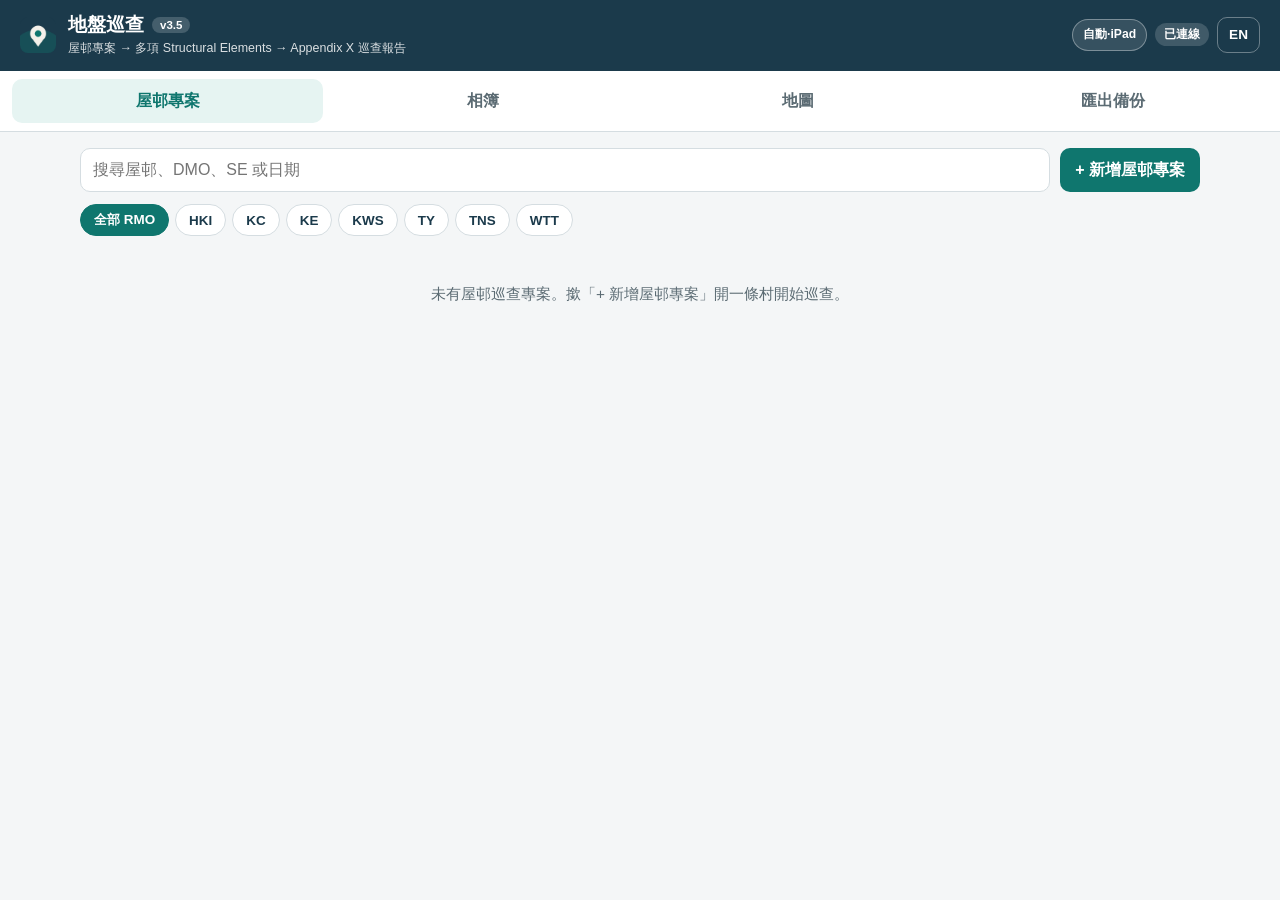
==== index.html @ 515997ce "Add files via upload" ====
<!DOCTYPE html>
<html lang="zh-HK">
<head>
  <meta charset="utf-8">
  <meta name="viewport" content="width=device-width, initial-scale=1, viewport-fit=cover">
  <meta name="theme-color" content="#1B3A4B">
  <meta name="color-scheme" content="light">
  <meta name="apple-mobile-web-app-capable" content="yes">
  <meta name="mobile-web-app-capable" content="yes">
  <meta name="apple-mobile-web-app-status-bar-style" content="black-translucent">
  <meta name="apple-mobile-web-app-title" content="地盤巡查">
  <meta name="description" content="Offline iPad Estate Structural Inspection PWA (Project -> Elements -> HD Appendix X Report).">
  <title>地盤巡查 Site Inspection v3.5</title>
  <link rel="manifest" href="./manifest.webmanifest">
  <link rel="icon" href="./icons/favicon.ico" sizes="any">
  <link rel="icon" type="image/png" sizes="32x32" href="./icons/icon-32.png">
  <link rel="apple-touch-icon" href="./icons/apple-touch-icon.png">
  <link rel="stylesheet" href="./vendor/leaflet/leaflet.css">
  <link rel="stylesheet" href="./styles.css">
</head>
<body>
  <div id="app">
    <header class="topbar">
      <div class="brand">
        <img class="brand-icon" src="./icons/icon-192.png" width="36" height="36" alt="">
        <div>
          <h1><span id="appTitle">地盤巡查</span> <span class="ver-pill">v3.5</span></h1>
          <p class="tagline" id="appTagline">屋邨專案 → 多項 Structural Elements → Appendix X 巡查報告</p>
        </div>
      </div>
      <div class="top-actions">
        <button type="button" id="btnLayoutMode" class="layout-badge" title="Switch iPad / Phone layout">Auto</button>
        <span id="connBadge" class="badge badge-net" hidden></span>
        <button type="button" id="btnLang" class="btn btn-ghost btn-sm" aria-label="Switch language">EN</button>
      </div>
    </header>

    <div id="modeBanner" class="banner" hidden></div>

    <nav class="tabs" role="tablist" aria-label="Main">
      <button type="button" class="tab is-active" data-tab="projects" role="tab" aria-selected="true" id="tab-projects"></button>
      <button type="button" class="tab" data-tab="projectDetail" role="tab" aria-selected="false" id="tab-projectDetail" hidden></button>
      <button type="button" class="tab" data-tab="element" role="tab" aria-selected="false" id="tab-element" hidden></button>
      <button type="button" class="tab" data-tab="album" role="tab" aria-selected="false" id="tab-album"></button>
      <button type="button" class="tab" data-tab="map" role="tab" aria-selected="false" id="tab-map"></button>
      <button type="button" class="tab" data-tab="export" role="tab" aria-selected="false" id="tab-export"></button>
    </nav>

    <main>
      <!-- VIEW 1: PROJECTS LIST (ONE ESTATE PER PROJECT) -->
      <section id="view-projects" class="view is-active" role="tabpanel">
        <div class="toolbar">
          <label class="search-wrap">
            <span class="sr-only" id="lblSearchProj">搜尋屋邨專案</span>
            <input type="search" id="searchProjInput" autocomplete="off">
          </label>
          <button type="button" id="btnNewProject" class="btn btn-primary"></button>
        </div>
                <div class="rmo-bar" id="rmoFilterBar">
          <button type="button" class="rmo-chip is-active" data-rmo="all" id="rmoAll">全部 RMO</button>
          <button type="button" class="rmo-chip" data-rmo="HKI">HKI</button>
          <button type="button" class="rmo-chip" data-rmo="KC">KC</button>
          <button type="button" class="rmo-chip" data-rmo="KE">KE</button>
          <button type="button" class="rmo-chip" data-rmo="KWS">KWS</button>
          <button type="button" class="rmo-chip" data-rmo="TY">TY</button>
          <button type="button" class="rmo-chip" data-rmo="TNS">TNS</button>
          <button type="button" class="rmo-chip" data-rmo="WTT">WTT</button>
        </div>
        <p id="projectsEmpty" class="empty" hidden></p>
        <div id="projectsList" class="card-list"></div>
      </section>

      <!-- VIEW 2: PROJECT DETAIL (ELEMENTS LIST INSIDE ONE ESTATE) -->
      <section id="view-projectDetail" class="view" role="tabpanel" hidden>
        <div class="breadcrumb">
          <button type="button" id="btnBackToProjects" class="btn btn-ghost btn-sm"></button>
          <span id="crumbProjectName"></span>
        </div>

        <div class="project-hero">
          <div class="project-hero-top">
            <div>
              <h2 id="heroEstateTitle"></h2>
              <p class="meta" id="heroEstateMeta"></p>
            </div>
            <button type="button" id="btnEditProject" class="btn btn-ghost btn-sm"></button>
          </div>
          <div class="project-hero-actions">
            <button type="button" id="btnAddElement" class="btn btn-primary btn-sm"></button>
            <button type="button" id="btnProjectReport" class="btn btn-secondary btn-sm"></button>
            <button type="button" id="btnProjectZip" class="btn btn-ghost btn-sm"></button>
            <button type="button" id="btnDeleteProject" class="btn btn-ghost btn-sm"></button>
          </div>
        </div>

        <div class="toolbar">
          <label class="search-wrap">
            <span class="sr-only" id="lblSearchElem">搜尋構建物</span>
            <input type="search" id="searchElemInput" autocomplete="off">
          </label>
        </div>
        <div class="filter-bar" id="statusFilterBar">
          <button type="button" class="chip is-active" data-filter="all" id="fltAll"></button>
          <button type="button" class="chip" data-filter="sse" id="fltSse"></button>
          <button type="button" class="chip" data-filter="followup" id="fltFollowup"></button>
          <button type="button" class="chip" data-filter="normal" id="fltNormal"></button>
        </div>
        <p id="elementsEmpty" class="empty" hidden></p>
        <div id="elementsList" class="card-list"></div>
      </section>

      <!-- VIEW 3: STRUCTURAL ELEMENT INSPECTION FORM -->
      <section id="view-element" class="view" role="tabpanel" hidden>
        <div class="breadcrumb">
          <button type="button" id="btnBackToProject" class="btn btn-ghost btn-sm"></button>
          <strong id="crumbElemContext"></strong>
        </div>

        <form id="elementForm" autocomplete="off">
          <input type="hidden" id="fieldElemId">

          <div class="panel">
            <div class="panel-head">
              <h2 id="secElemHeader"></h2>
              <button type="button" id="btnElemReport" class="btn btn-secondary btn-sm" hidden></button>
            </div>
            <div class="form-grid">
              <label class="field">
                <span id="lblElemName"></span>
                <select id="fieldElemSelect" required>
                  <option value="" id="optElemPlaceholder">-- Select External Work / Structure --</option>
                  <optgroup label="1. Overhead &amp; Shelter Structures">
                    <option value="Covered Walkway">Covered Walkway</option>
                    <option value="Trellis / Pergola">Trellis / Pergola</option>
                    <option value="Canopy">Canopy</option>
                    <option value="Pavilion / Gazebo">Pavilion / Gazebo</option>
                    <option value="Footbridge">Footbridge</option>
                  </optgroup>
                  <optgroup label="2. Walls, Barriers &amp; Landscaping">
                    <option value="Planter">Planter</option>
                    <option value="Parapet Wall / Railing Parapet">Parapet Wall / Railing Parapet</option>
                    <option value="Retaining Wall">Retaining Wall</option>
                    <option value="Boundary / Perimeter Wall &amp; Fencing">Boundary / Perimeter Wall &amp; Fencing</option>
                    <option value="Noise / Acoustic Barrier">Noise / Acoustic Barrier</option>
                    <option value="Screen Wall / Basement Wall">Screen Wall / Basement Wall</option>
                  </optgroup>
                  <optgroup label="3. Access &amp; Circulation">
                    <option value="External Staircase">External Staircase</option>
                    <option value="Ramp / BFA Ramp">Ramp / BFA Ramp</option>
                    <option value="Freestanding Lift Tower">Freestanding Lift Tower</option>
                    <option value="Paving / Estate Road / EVA">Paving / Estate Road / EVA</option>
                  </optgroup>
                  <optgroup label="4. Drainage &amp; Geotechnical">
                    <option value="Man-made Slope">Man-made Slope</option>
                    <option value="Surface Drainage Channel">Surface Drainage Channel</option>
                    <option value="Underground Drain / Manhole / Catchpit">Underground Drain / Manhole / Catchpit</option>
                    <option value="Suspended Manhole">Suspended Manhole</option>
                  </optgroup>
                  <optgroup label="5. Ancillary &amp; Other Structural">
                    <option value="Signage Structure / Entrance Portal">Signage Structure / Entrance Portal</option>
                    <option value="Refuse Collection Point (RCP) / Bin Bay">Refuse Collection Point (RCP) / Bin Bay</option>
                    <option value="Sports / Play Facility">Sports / Play Facility</option>
                    <option value="Street Furniture / Utility Plinth">Street Furniture / Utility Plinth</option>
                    <option value="Columns / Beams / Slabs">Columns / Beams / Slabs</option>
                    <option value="Cantilevered Projecting Structure">Cantilevered Projecting Structure</option>
                    <option value="Transfer Structure">Transfer Structure</option>
                    <option value="Hanging Structure">Hanging Structure</option>
                    <option value="Exposed Pile Cap">Exposed Pile Cap</option>
                    <option value="__CUSTOM__" id="optElemCustom">Other (Type Custom Name)...</option>
                  </optgroup>
                </select>
                <input type="text" id="fieldElemName" maxlength="160" hidden style="margin-top:8px;">
              </label>
              <label class="field">
                <span id="lblElemLoc"></span>
                <input type="text" id="fieldElemLoc" maxlength="160">
              </label>
              <label class="field">
                <span id="lblElemStatus"></span>
                <select id="fieldElemStatus">
                  <option value="normal"></option>
                  <option value="followup"></option>
                  <option value="sse"></option>
                </select>
              </label>
              <label class="field">
                <span id="lblElemWhen"></span>
                <input type="text" id="fieldElemWhen" readonly>
              </label>
            </div>

            <div class="loc-bar">
              <div><strong id="lblElemGps"></strong> <span id="elemGpsText">-</span></div>
              <div class="loc-bar-actions">
                <button type="button" id="btnRefreshGps" class="btn btn-secondary btn-sm"></button>
                <button type="button" id="btnPickMapLoc" class="btn btn-secondary btn-sm"></button>
              </div>
            </div>
          </div>

          <!-- HD Appendix X Checklist -->
          <div class="panel">
            <div class="panel-head">
              <h2 id="secChecklistTitle"></h2>
              <div class="photo-actions">
                <button type="button" id="btnFillNa" class="btn btn-ghost btn-sm"></button>
                <button type="button" id="btnClearRatings" class="btn btn-ghost btn-sm"></button>
              </div>
            </div>
            <p class="hint" id="checklistHint"></p>
            <div class="overall-grade-bar" id="overallGradeBar">
              <div class="overall-grade-head">
                <strong id="lblOverallGrade">Overall Quick Grading</strong>
                <label class="overall-skip-toggle">
                  <input type="checkbox" id="chkSkipNa" checked>
                  <span id="lblSkipNa">Skip N.A. items</span>
                </label>
              </div>
              <div class="overall-grade-btns" role="group" aria-label="Apply overall rating to checklist">
                <button type="button" class="grade-quick-btn" data-grade="1">1</button>
                <button type="button" class="grade-quick-btn" data-grade="2">2</button>
                <button type="button" class="grade-quick-btn" data-grade="3">3</button>
                <button type="button" class="grade-quick-btn is-warn" data-grade="4">4</button>
                <button type="button" class="grade-quick-btn is-danger" data-grade="5">5</button>
                <button type="button" class="grade-quick-btn is-na" data-grade="N.A.">N.A.</button>
              </div>
            </div>
            <div id="checklistContainer"></div>
            <div id="sseAlertBanner" class="sse-alert" hidden></div>
          </div>

          <!-- Remarks & Condition -->
          <div class="panel">
            <div class="panel-head"><h2 id="secRemarksTitle"></h2></div>
            <div class="form-grid">
              <label class="field field-span">
                <span id="lblRemarks"></span>
                <textarea id="fieldRemarks" rows="3" maxlength="4000"></textarea>
              </label>
              <label class="field field-span">
                <span id="lblCondition"></span>
                <textarea id="fieldCondition" rows="2" maxlength="4000"></textarea>
              </label>
              <label class="field field-span">
                <span id="lblWorks"></span>
                <textarea id="fieldWorks" rows="2" maxlength="4000"></textarea>
              </label>
            </div>
          </div>

          <!-- Element Photos -->
          <div class="panel">
            <div class="photo-head">
              <h2 id="lblPhotos"></h2>
              <div class="photo-actions">
                <button type="button" id="btnTakePhoto" class="btn btn-primary btn-sm"></button>
                <button type="button" id="btnPickPhoto" class="btn btn-secondary btn-sm"></button>
              </div>
            </div>
            <input type="file" id="fileCamera" accept="image/*" capture="environment" hidden>
            <input type="file" id="fileLibrary" accept="image/*" multiple hidden>
            <p id="photoHint" class="hint"></p>
            <div id="photoGrid" class="photo-grid"></div>
          </div>

          <div class="form-actions">
            <button type="submit" id="btnSaveElem" class="btn btn-primary"></button>
            <button type="button" id="btnCancelElem" class="btn btn-ghost"></button>
            <button type="button" id="btnDeleteElem" class="btn btn-danger" hidden></button>
          </div>
        </form>
      </section>

      <!-- VIEW 4: ALBUM -->
      <section id="view-album" class="view" role="tabpanel" hidden>
        <div class="toolbar">
          <select id="albumProjectFilter" class="inline-select"></select>
        </div>
        <p id="albumEmpty" class="empty" hidden></p>
        <div id="albumGrid" class="album-grid"></div>
      </section>

      <!-- VIEW 5: MAP -->
      <section id="view-map" class="view view-map" role="tabpanel" hidden>
        <div class="map-toolbar">
          <div style="display:flex;gap:8px;align-items:center;flex-wrap:wrap;">
            <select id="mapProjectFilter" class="inline-select"></select>
            <p id="mapHint" class="hint" style="margin:0"></p>
          </div>
          <button type="button" id="btnToggleBasemap" class="btn btn-secondary btn-sm"></button>
        </div>
        <div id="mapOffline" class="map-offline" hidden></div>
        <div id="mapCanvas" class="map-canvas"></div>
      </section>

      <!-- VIEW 6: EXPORT & BACKUP -->
      <section id="view-export" class="view" role="tabpanel" hidden>
        <div class="panel">
          <h2 id="exportTitle"></h2>
          <p id="exportBlurb" class="lead"></p>
          <div class="form-grid" style="max-width:440px;margin-bottom:12px;">
            <label class="field">
              <span id="lblExportProj"></span>
              <select id="exportProjectSelect"></select>
            </label>
          </div>
          <div class="exp-presets">
            <button type="button" class="chip" id="prePdfOnly"></button>
            <button type="button" class="chip" id="preExcelOnly"></button>
            <button type="button" class="chip" id="preBackupOnly"></button>
            <button type="button" class="chip is-active" id="preBothAll"></button>
          </div>
          <div class="export-opts">
            <label class="exp-opt">
              <input type="checkbox" id="chkExpPdf" checked>
              <div><strong id="lblExpPdf"></strong><small id="descExpPdf"></small></div>
            </label>
            <label class="exp-opt">
              <input type="checkbox" id="chkExpExcel" checked>
              <div><strong id="lblExpExcel"></strong><small id="descExpExcel"></small></div>
            </label>
            <label class="exp-opt">
              <input type="checkbox" id="chkExpBackup" checked>
              <div><strong id="lblExpBackup"></strong><small id="descExpBackup"></small></div>
            </label>
          </div>
          <p id="storageInfo" class="hint"></p>
          <div class="form-actions">
            <button type="button" id="btnExportSelected" class="btn btn-primary"></button>
            <button type="button" id="btnImportBackup" class="btn btn-secondary"></button>
            <input type="file" id="fileImportBackup" accept=".json,application/json" hidden>
          </div>
          <p id="exportStatus" class="hint" aria-live="polite"></p>
        </div>
        <div class="panel">
          <h2 id="privacyTitle"></h2>
          <p id="privacyBlurb" class="lead"></p>
          <button type="button" id="btnClearAll" class="btn btn-danger"></button>
        </div>
      </section>
    </main>
  </div>

  <!-- Project Create / Edit Modal -->
  <div id="projectModal" class="modal-overlay" hidden role="dialog" aria-modal="true">
    <div class="modal-dialog">
      <h2 id="projModalTitle" style="font-size:1.08rem;margin-bottom:12px;color:var(--navy);"></h2>
      <form id="projectForm" autocomplete="off">
        <input type="hidden" id="fieldProjId">
        <div id="autofillBanner" class="autofill-note" hidden></div>
        <div class="form-grid">
          <label class="field">
            <span id="lblProjRmo"></span>
            <select id="fieldProjRmo">
              <option value="">-- 選擇 RMO 七區 / 自動帶入 --</option>
              <option value="HKI">HKI（港島及離島）</option>
              <option value="KC">KC（九龍中）</option>
              <option value="KE">KE（九龍東）</option>
              <option value="KWS">KWS（西九龍及西貢）</option>
              <option value="TY">TY（屯門及元朗）</option>
              <option value="TNS">TNS（大埔、北區及沙田）</option>
              <option value="WTT">WTT（黃大仙、青衣及荃灣）</option>
            </select>
          </label>
          <div class="field ac-wrap">
            <span id="lblProjEstate"></span>
            <input type="text" id="fieldProjEstate" required maxlength="160" placeholder="輸入中／英文屋邨名或代號搜尋…">
            <div id="estateAcList" class="ac-list" hidden></div>
          </div>
          <label class="field">
            <span id="lblProjDmo"></span>
            <input type="text" id="fieldProjDmo" maxlength="80" placeholder="選擇屋邨後自動填入">
          </label>
          <label class="field">
            <span id="lblProjHandover"></span>
            <input type="text" id="fieldProjHandover" maxlength="20" placeholder="mm/yyyy（自動填入）">
          </label>
          <label class="field">
            <span id="lblProjDate"></span>
            <input type="date" id="fieldProjDate" required>
          </label>
          <label class="field">
            <span id="lblProjNature"></span>
            <input type="text" id="fieldProjNature" maxlength="40" placeholder="PRH / HOS / TPS（自動填入）">
          </label>
          <label class="field">
            <span id="lblProjSe"></span>
            <input type="text" id="fieldProjSe" maxlength="100">
          </label>
          <label class="field">
            <span id="lblProjSse"></span>
            <input type="text" id="fieldProjSse" maxlength="100">
          </label>
          <label class="field field-span">
            <span id="lblProjNotes"></span>
            <textarea id="fieldProjNotes" rows="2" maxlength="2000"></textarea>
          </label>
        </div>
        <div class="modal-actions">
          <button type="button" id="btnProjCancel" class="btn btn-ghost btn-sm"></button>
          <button type="submit" id="btnProjSave" class="btn btn-primary btn-sm"></button>
        </div>
      </form>
    </div>
  </div>

  <!-- Lightbox -->
  <div id="lightbox" class="lightbox" hidden>
    <button type="button" id="btnCloseLightbox" class="btn btn-ghost lightbox-close">×</button>
    <img id="lightboxImg" alt="">
    <p id="lightboxCap"></p>
  </div>

  <!-- Confirm Modal -->
  <div id="confirmModal" class="modal-overlay" hidden role="dialog" aria-modal="true">
    <div class="modal-dialog">
      <p id="confirmMsg"></p>
      <div class="modal-actions">
        <button type="button" id="btnConfirmCancel" class="btn btn-ghost btn-sm"></button>
        <button type="button" id="btnConfirmOk" class="btn btn-danger btn-sm"></button>
      </div>
    </div>
  </div>

  <!-- Map Location Picker Modal -->
  <div id="pickerModal" class="modal-overlay" hidden role="dialog" aria-modal="true">
    <div class="modal-dialog modal-dialog-wide">
      <h2 id="pickerTitle" style="font-size:1.05rem;margin-bottom:4px;"></h2>
      <p id="pickerHint" class="hint" style="margin:0 0 8px;"></p>
      <div id="pickerMap"></div>
      <div class="modal-actions">
        <button type="button" id="btnPickerCancel" class="btn btn-ghost btn-sm"></button>
        <button type="button" id="btnPickerApply" class="btn btn-primary btn-sm"></button>
      </div>
    </div>
  </div>

  <!-- Printable Report Modal (Full Estate Report OR Single Element Appendix X) -->
  <div id="reportModal" class="modal-overlay" hidden role="dialog" aria-modal="true">
    <div class="modal-dialog modal-dialog-wide">
      <div class="panel-head no-print">
        <h2 id="reportModalTitle"></h2>
        <button type="button" id="btnCloseReport" class="btn btn-ghost btn-sm">×</button>
      </div>
      <div id="reportSheet" class="report-sheet"></div>
      <div class="modal-actions no-print">
        <button type="button" id="btnReportDownloadPdf" class="btn btn-primary btn-sm"></button>
        <button type="button" id="btnReportPrintNow" class="btn btn-secondary btn-sm"></button>
        <button type="button" id="btnReportClose2" class="btn btn-ghost btn-sm"></button>
      </div>
    </div>
  </div>

  <div id="toast" class="toast" hidden role="status" aria-live="polite"></div>
  <noscript><p style="padding:1.5rem;font-family:sans-serif">This app needs JavaScript. 呢個 App 需要啟用 JavaScript。</p></noscript>

  <script src="./vendor/jszip.min.js"></script>
  <script src="./vendor/leaflet/leaflet.js"></script>
  <script src="./estates-data.js"></script>
  <script src="./app.js"></script>
</body>
</html>
---- vendor/leaflet/leaflet.css ----
/* required styles */

.leaflet-pane,
.leaflet-tile,
.leaflet-marker-icon,
.leaflet-marker-shadow,
.leaflet-tile-container,
.leaflet-pane > svg,
.leaflet-pane > canvas,
.leaflet-zoom-box,
.leaflet-image-layer,
.leaflet-layer {
	position: absolute;
	left: 0;
	top: 0;
	}
.leaflet-container {
	overflow: hidden;
	}
.leaflet-tile,
.leaflet-marker-icon,
.leaflet-marker-shadow {
	-webkit-user-select: none;
	   -moz-user-select: none;
	        user-select: none;
	  -webkit-user-drag: none;
	}
/* Prevents IE11 from highlighting tiles in blue */
.leaflet-tile::selection {
	background: transparent;
}
/* Safari renders non-retina tile on retina better with this, but Chrome is worse */
.leaflet-safari .leaflet-tile {
	image-rendering: -webkit-optimize-contrast;
	}
/* hack that prevents hw layers "stretching" when loading new tiles */
.leaflet-safari .leaflet-tile-container {
	width: 1600px;
	height: 1600px;
	-webkit-transform-origin: 0 0;
	}
.leaflet-marker-icon,
.leaflet-marker-shadow {
	display: block;
	}
/* .leaflet-container svg: reset svg max-width decleration shipped in Joomla! (joomla.org) 3.x */
/* .leaflet-container img: map is broken in FF if you have max-width: 100% on tiles */
.leaflet-container .leaflet-overlay-pane svg {
	max-width: none !important;
	max-height: none !important;
	}
.leaflet-container .leaflet-marker-pane img,
.leaflet-container .leaflet-shadow-pane img,
.leaflet-container .leaflet-tile-pane img,
.leaflet-container img.leaflet-image-layer,
.leaflet-container .leaflet-tile {
	max-width: none !important;
	max-height: none !important;
	width: auto;
	padding: 0;
	}

.leaflet-container img.leaflet-tile {
	/* See: https://bugs.chromium.org/p/chromium/issues/detail?id=600120 */
	mix-blend-mode: plus-lighter;
}

.leaflet-container.leaflet-touch-zoom {
	-ms-touch-action: pan-x pan-y;
	touch-action: pan-x pan-y;
	}
.leaflet-container.leaflet-touch-drag {
	-ms-touch-action: pinch-zoom;
	/* Fallback for FF which doesn't support pinch-zoom */
	touch-action: none;
	touch-action: pinch-zoom;
}
.leaflet-container.leaflet-touch-drag.leaflet-touch-zoom {
	-ms-touch-action: none;
	touch-action: none;
}
.leaflet-container {
	-webkit-tap-highlight-color: transparent;
}
.leaflet-container a {
	-webkit-tap-highlight-color: rgba(51, 181, 229, 0.4);
}
.leaflet-tile {
	filter: inherit;
	visibility: hidden;
	}
.leaflet-tile-loaded {
	visibility: inherit;
	}
.leaflet-zoom-box {
	width: 0;
	height: 0;
	-moz-box-sizing: border-box;
	     box-sizing: border-box;
	z-index: 800;
	}
/* workaround for https://bugzilla.mozilla.org/show_bug.cgi?id=888319 */
.leaflet-overlay-pane svg {
	-moz-user-select: none;
	}

.leaflet-pane         { z-index: 400; }

.leaflet-tile-pane    { z-index: 200; }
.leaflet-overlay-pane { z-index: 400; }
.leaflet-shadow-pane  { z-index: 500; }
.leaflet-marker-pane  { z-index: 600; }
.leaflet-tooltip-pane   { z-index: 650; }
.leaflet-popup-pane   { z-index: 700; }

.leaflet-map-pane canvas { z-index: 100; }
.leaflet-map-pane svg    { z-index: 200; }

.leaflet-vml-shape {
	width: 1px;
	height: 1px;
	}
.lvml {
	behavior: url(#default#VML);
	display: inline-block;
	position: absolute;
	}


/* control positioning */

.leaflet-control {
	position: relative;
	z-index: 800;
	pointer-events: visiblePainted; /* IE 9-10 doesn't have auto */
	pointer-events: auto;
	}
.leaflet-top,
.leaflet-bottom {
	position: absolute;
	z-index: 1000;
	pointer-events: none;
	}
.leaflet-top {
	top: 0;
	}
.leaflet-right {
	right: 0;
	}
.leaflet-bottom {
	bottom: 0;
	}
.leaflet-left {
	left: 0;
	}
.leaflet-control {
	float: left;
	clear: both;
	}
.leaflet-right .leaflet-control {
	float: right;
	}
.leaflet-top .leaflet-control {
	margin-top: 10px;
	}
.leaflet-bottom .leaflet-control {
	margin-bottom: 10px;
	}
.leaflet-left .leaflet-control {
	margin-left: 10px;
	}
.leaflet-right .leaflet-control {
	margin-right: 10px;
	}


/* zoom and fade animations */

.leaflet-fade-anim .leaflet-popup {
	opacity: 0;
	-webkit-transition: opacity 0.2s linear;
	   -moz-transition: opacity 0.2s linear;
	        transition: opacity 0.2s linear;
	}
.leaflet-fade-anim .leaflet-map-pane .leaflet-popup {
	opacity: 1;
	}
.leaflet-zoom-animated {
	-webkit-transform-origin: 0 0;
	    -ms-transform-origin: 0 0;
	        transform-origin: 0 0;
	}
svg.leaflet-zoom-animated {
	will-change: transform;
}

.leaflet-zoom-anim .leaflet-zoom-animated {
	-webkit-transition: -webkit-transform 0.25s cubic-bezier(0,0,0.25,1);
	   -moz-transition:    -moz-transform 0.25s cubic-bezier(0,0,0.25,1);
	        transition:         transform 0.25s cubic-bezier(0,0,0.25,1);
	}
.leaflet-zoom-anim .leaflet-tile,
.leaflet-pan-anim .leaflet-tile {
	-webkit-transition: none;
	   -moz-transition: none;
	        transition: none;
	}

.leaflet-zoom-anim .leaflet-zoom-hide {
	visibility: hidden;
	}


/* cursors */

.leaflet-interactive {
	cursor: pointer;
	}
.leaflet-grab {
	cursor: -webkit-grab;
	cursor:    -moz-grab;
	cursor:         grab;
	}
.leaflet-crosshair,
.leaflet-crosshair .leaflet-interactive {
	cursor: crosshair;
	}
.leaflet-popup-pane,
.leaflet-control {
	cursor: auto;
	}
.leaflet-dragging .leaflet-grab,
.leaflet-dragging .leaflet-grab .leaflet-interactive,
.leaflet-dragging .leaflet-marker-draggable {
	cursor: move;
	cursor: -webkit-grabbing;
	cursor:    -moz-grabbing;
	cursor:         grabbing;
	}

/* marker & overlays interactivity */
.leaflet-marker-icon,
.leaflet-marker-shadow,
.leaflet-image-layer,
.leaflet-pane > svg path,
.leaflet-tile-container {
	pointer-events: none;
	}

.leaflet-marker-icon.leaflet-interactive,
.leaflet-image-layer.leaflet-interactive,
.leaflet-pane > svg path.leaflet-interactive,
svg.leaflet-image-layer.leaflet-interactive path {
	pointer-events: visiblePainted; /* IE 9-10 doesn't have auto */
	pointer-events: auto;
	}

/* visual tweaks */

.leaflet-container {
	background: #ddd;
	outline-offset: 1px;
	}
.leaflet-container a {
	color: #0078A8;
	}
.leaflet-zoom-box {
	border: 2px dotted #38f;
	background: rgba(255,255,255,0.5);
	}


/* general typography */
.leaflet-container {
	font-family: "Helvetica Neue", Arial, Helvetica, sans-serif;
	font-size: 12px;
	font-size: 0.75rem;
	line-height: 1.5;
	}


/* general toolbar styles */

.leaflet-bar {
	box-shadow: 0 1px 5px rgba(0,0,0,0.65);
	border-radius: 4px;
	}
.leaflet-bar a {
	background-color: #fff;
	border-bottom: 1px solid #ccc;
	width: 26px;
	height: 26px;
	line-height: 26px;
	display: block;
	text-align: center;
	text-decoration: none;
	color: black;
	}
.leaflet-bar a,
.leaflet-control-layers-toggle {
	background-position: 50% 50%;
	background-repeat: no-repeat;
	display: block;
	}
.leaflet-bar a:hover,
.leaflet-bar a:focus {
	background-color: #f4f4f4;
	}
.leaflet-bar a:first-child {
	border-top-left-radius: 4px;
	border-top-right-radius: 4px;
	}
.leaflet-bar a:last-child {
	border-bottom-left-radius: 4px;
	border-bottom-right-radius: 4px;
	border-bottom: none;
	}
.leaflet-bar a.leaflet-disabled {
	cursor: default;
	background-color: #f4f4f4;
	color: #bbb;
	}

.leaflet-touch .leaflet-bar a {
	width: 30px;
	height: 30px;
	line-height: 30px;
	}
.leaflet-touch .leaflet-bar a:first-child {
	border-top-left-radius: 2px;
	border-top-right-radius: 2px;
	}
.leaflet-touch .leaflet-bar a:last-child {
	border-bottom-left-radius: 2px;
	border-bottom-right-radius: 2px;
	}

/* zoom control */

.leaflet-control-zoom-in,
.leaflet-control-zoom-out {
	font: bold 18px 'Lucida Console', Monaco, monospace;
	text-indent: 1px;
	}

.leaflet-touch .leaflet-control-zoom-in, .leaflet-touch .leaflet-control-zoom-out  {
	font-size: 22px;
	}


/* layers control */

.leaflet-control-layers {
	box-shadow: 0 1px 5px rgba(0,0,0,0.4);
	background: #fff;
	border-radius: 5px;
	}
.leaflet-control-layers-toggle {
	background-image: url(images/layers.png);
	width: 36px;
	height: 36px;
	}
.leaflet-retina .leaflet-control-layers-toggle {
	background-image: url(images/layers-2x.png);
	background-size: 26px 26px;
	}
.leaflet-touch .leaflet-control-layers-toggle {
	width: 44px;
	height: 44px;
	}
.leaflet-control-layers .leaflet-control-layers-list,
.leaflet-control-layers-expanded .leaflet-control-layers-toggle {
	display: none;
	}
.leaflet-control-layers-expanded .leaflet-control-layers-list {
	display: block;
	position: relative;
	}
.leaflet-control-layers-expanded {
	padding: 6px 10px 6px 6px;
	color: #333;
	background: #fff;
	}
.leaflet-control-layers-scrollbar {
	overflow-y: scroll;
	overflow-x: hidden;
	padding-right: 5px;
	}
.leaflet-control-layers-selector {
	margin-top: 2px;
	position: relative;
	top: 1px;
	}
.leaflet-control-layers label {
	display: block;
	font-size: 13px;
	font-size: 1.08333em;
	}
.leaflet-control-layers-separator {
	height: 0;
	border-top: 1px solid #ddd;
	margin: 5px -10px 5px -6px;
	}

/* Default icon URLs */
.leaflet-default-icon-path { /* used only in path-guessing heuristic, see L.Icon.Default */
	background-image: url(images/marker-icon.png);
	}


/* attribution and scale controls */

.leaflet-container .leaflet-control-attribution {
	background: #fff;
	background: rgba(255, 255, 255, 0.8);
	margin: 0;
	}
.leaflet-control-attribution,
.leaflet-control-scale-line {
	padding: 0 5px;
	color: #333;
	line-height: 1.4;
	}
.leaflet-control-attribution a {
	text-decoration: none;
	}
.leaflet-control-attribution a:hover,
.leaflet-control-attribution a:focus {
	text-decoration: underline;
	}
.leaflet-attribution-flag {
	display: inline !important;
	vertical-align: baseline !important;
	width: 1em;
	height: 0.6669em;
	}
.leaflet-left .leaflet-control-scale {
	margin-left: 5px;
	}
.leaflet-bottom .leaflet-control-scale {
	margin-bottom: 5px;
	}
.leaflet-control-scale-line {
	border: 2px solid #777;
	border-top: none;
	line-height: 1.1;
	padding: 2px 5px 1px;
	white-space: nowrap;
	-moz-box-sizing: border-box;
	     box-sizing: border-box;
	background: rgba(255, 255, 255, 0.8);
	text-shadow: 1px 1px #fff;
	}
.leaflet-control-scale-line:not(:first-child) {
	border-top: 2px solid #777;
	border-bottom: none;
	margin-top: -2px;
	}
.leaflet-control-scale-line:not(:first-child):not(:last-child) {
	border-bottom: 2px solid #777;
	}

.leaflet-touch .leaflet-control-attribution,
.leaflet-touch .leaflet-control-layers,
.leaflet-touch .leaflet-bar {
	box-shadow: none;
	}
.leaflet-touch .leaflet-control-layers,
.leaflet-touch .leaflet-bar {
	border: 2px solid rgba(0,0,0,0.2);
	background-clip: padding-box;
	}


/* popup */

.leaflet-popup {
	position: absolute;
	text-align: center;
	margin-bottom: 20px;
	}
.leaflet-popup-content-wrapper {
	padding: 1px;
	text-align: left;
	border-radius: 12px;
	}
.leaflet-popup-content {
	margin: 13px 24px 13px 20px;
	line-height: 1.3;
	font-size: 13px;
	font-size: 1.08333em;
	min-height: 1px;
	}
.leaflet-popup-content p {
	margin: 17px 0;
	margin: 1.3em 0;
	}
.leaflet-popup-tip-container {
	width: 40px;
	height: 20px;
	position: absolute;
	left: 50%;
	margin-top: -1px;
	margin-left: -20px;
	overflow: hidden;
	pointer-events: none;
	}
.leaflet-popup-tip {
	width: 17px;
	height: 17px;
	padding: 1px;

	margin: -10px auto 0;
	pointer-events: auto;

	-webkit-transform: rotate(45deg);
	   -moz-transform: rotate(45deg);
	    -ms-transform: rotate(45deg);
	        transform: rotate(45deg);
	}
.leaflet-popup-content-wrapper,
.leaflet-popup-tip {
	background: white;
	color: #333;
	box-shadow: 0 3px 14px rgba(0,0,0,0.4);
	}
.leaflet-container a.leaflet-popup-close-button {
	position: absolute;
	top: 0;
	right: 0;
	border: none;
	text-align: center;
	width: 24px;
	height: 24px;
	font: 16px/24px Tahoma, Verdana, sans-serif;
	color: #757575;
	text-decoration: none;
	background: transparent;
	}
.leaflet-container a.leaflet-popup-close-button:hover,
.leaflet-container a.leaflet-popup-close-button:focus {
	color: #585858;
	}
.leaflet-popup-scrolled {
	overflow: auto;
	}

.leaflet-oldie .leaflet-popup-content-wrapper {
	-ms-zoom: 1;
	}
.leaflet-oldie .leaflet-popup-tip {
	width: 24px;
	margin: 0 auto;

	-ms-filter: "progid:DXImageTransform.Microsoft.Matrix(M11=0.70710678, M12=0.70710678, M21=-0.70710678, M22=0.70710678)";
	filter: progid:DXImageTransform.Microsoft.Matrix(M11=0.70710678, M12=0.70710678, M21=-0.70710678, M22=0.70710678);
	}

.leaflet-oldie .leaflet-control-zoom,
.leaflet-oldie .leaflet-control-layers,
.leaflet-oldie .leaflet-popup-content-wrapper,
.leaflet-oldie .leaflet-popup-tip {
	border: 1px solid #999;
	}


/* div icon */

.leaflet-div-icon {
	background: #fff;
	border: 1px solid #666;
	}


/* Tooltip */
/* Base styles for the element that has a tooltip */
.leaflet-tooltip {
	position: absolute;
	padding: 6px;
	background-color: #fff;
	border: 1px solid #fff;
	border-radius: 3px;
	color: #222;
	white-space: nowrap;
	-webkit-user-select: none;
	-moz-user-select: none;
	-ms-user-select: none;
	user-select: none;
	pointer-events: none;
	box-shadow: 0 1px 3px rgba(0,0,0,0.4);
	}
.leaflet-tooltip.leaflet-interactive {
	cursor: pointer;
	pointer-events: auto;
	}
.leaflet-tooltip-top:before,
.leaflet-tooltip-bottom:before,
.leaflet-tooltip-left:before,
.leaflet-tooltip-right:before {
	position: absolute;
	pointer-events: none;
	border: 6px solid transparent;
	background: transparent;
	content: "";
	}

/* Directions */

.leaflet-tooltip-bottom {
	margin-top: 6px;
}
.leaflet-tooltip-top {
	margin-top: -6px;
}
.leaflet-tooltip-bottom:before,
.leaflet-tooltip-top:before {
	left: 50%;
	margin-left: -6px;
	}
.leaflet-tooltip-top:before {
	bottom: 0;
	margin-bottom: -12px;
	border-top-color: #fff;
	}
.leaflet-tooltip-bottom:before {
	top: 0;
	margin-top: -12px;
	margin-left: -6px;
	border-bottom-color: #fff;
	}
.leaflet-tooltip-left {
	margin-left: -6px;
}
.leaflet-tooltip-right {
	margin-left: 6px;
}
.leaflet-tooltip-left:before,
.leaflet-tooltip-right:before {
	top: 50%;
	margin-top: -6px;
	}
.leaflet-tooltip-left:before {
	right: 0;
	margin-right: -12px;
	border-left-color: #fff;
	}
.leaflet-tooltip-right:before {
	left: 0;
	margin-left: -12px;
	border-right-color: #fff;
	}

/* Printing */

@media print {
	/* Prevent printers from removing background-images of controls. */
	.leaflet-control {
		-webkit-print-color-adjust: exact;
		print-color-adjust: exact;
		}
	}
---- styles.css ----
:root {
  --navy: #1b3a4b;
  --navy-2: #25485c;
  --teal: #0f766e;
  --teal-2: #0d9488;
  --ink: #14222a;
  --muted: #5b6b73;
  --line: #d5dde1;
  --paper: #f4f6f7;
  --card: #ffffff;
  --danger: #b42318;
  --danger-bg: #fef2f2;
  --warn: #b45309;
  --warn-bg: #fffbeb;
  --ok: #157a4b;
  --ok-bg: #ecfdf5;
  --shadow: 0 1px 3px rgba(20, 34, 42, 0.08), 0 8px 24px rgba(20, 34, 42, 0.06);
  --radius: 14px;
  --tap: 44px;
  --safe-t: env(safe-area-inset-top, 0px);
  --safe-b: env(safe-area-inset-bottom, 0px);
  --safe-l: env(safe-area-inset-left, 0px);
  --safe-r: env(safe-area-inset-right, 0px);
  font-family: "SF Pro Text", "PingFang HK", "Noto Sans TC", "Hiragino Sans CNS", sans-serif;
}

* { box-sizing: border-box; }
html, body { margin: 0; padding: 0; background: var(--paper); color: var(--ink); min-height: 100%; }
body { -webkit-text-size-adjust: 100%; }
button, input, textarea, select { font: inherit; color: inherit; }
img { max-width: 100%; height: auto; }
h1, h2, h3 { margin: 0; }
p { margin: 0; }

#app {
  min-height: 100vh; min-height: 100dvh; display: flex; flex-direction: column;
  padding-left: var(--safe-l); padding-right: var(--safe-r);
}
.sr-only { position: absolute; width: 1px; height: 1px; overflow: hidden; clip: rect(0 0 0 0); }

.topbar {
  display: flex; align-items: center; justify-content: space-between; gap: 12px;
  background: var(--navy); color: #fff; padding: calc(12px + var(--safe-t)) 20px 14px;
}
.brand { display: flex; align-items: center; gap: 12px; min-width: 0; }
.brand-icon { border-radius: 8px; flex: none; }
.topbar h1 { font-size: 1.18rem; font-weight: 700; display: flex; align-items: center; gap: 8px; }
.ver-pill { font-size: 0.72rem; font-weight: 600; background: rgba(255,255,255,0.18); padding: 2px 8px; border-radius: 999px; }
.tagline { font-size: 0.78rem; opacity: 0.84; margin-top: 2px; }
.top-actions { display: flex; align-items: center; gap: 8px; flex: none; }
.topbar .btn-ghost { color: #fff; border-color: rgba(255,255,255,0.35); }
.topbar .btn-ghost:hover { background: rgba(255,255,255,0.1); }

.banner { background: #fff4e5; color: #7a3b00; padding: 10px 20px; font-size: 0.9rem; border-bottom: 1px solid #f3d2a4; }

.tabs {
  display: flex; gap: 4px; padding: 8px 12px; background: var(--card);
  border-bottom: 1px solid var(--line); overflow-x: auto; -webkit-overflow-scrolling: touch;
}
.tab {
  flex: 1 1 0; min-width: 5.5rem; min-height: var(--tap); border: 0; background: transparent;
  border-radius: 10px; font-weight: 600; color: var(--muted); cursor: pointer; padding: 0 10px;
}
.tab.is-active { background: #e6f4f2; color: var(--teal); }

main { flex: 1; padding: 16px 20px calc(28px + var(--safe-b)); }
.view { display: none; max-width: 1120px; margin: 0 auto; }
.view.is-active { display: block; }
.view-map.is-active { display: flex; flex-direction: column; max-width: none; height: calc(100dvh - 11.5rem); }

.toolbar { display: flex; gap: 10px; align-items: center; margin-bottom: 12px; flex-wrap: wrap; }
.search-wrap { flex: 1; min-width: 200px; }
.filter-bar { display: flex; gap: 8px; flex-wrap: wrap; margin-bottom: 14px; }
.chip {
  border: 1px solid var(--line); background: var(--card); color: var(--muted);
  border-radius: 999px; padding: 6px 14px; font-size: 0.85rem; font-weight: 600; cursor: pointer;
}
.chip.is-active { background: var(--navy); color: #fff; border-color: var(--navy); }

.search-wrap input, .field input, .field textarea, .field select, .inline-select {
  width: 100%; border: 1px solid var(--line); border-radius: 10px;
  padding: 10px 12px; background: var(--card); min-height: var(--tap);
}
.inline-select { width: auto; min-width: 190px; min-height: 38px; padding: 6px 10px; font-size: 0.88rem; }
.field textarea { min-height: 5rem; resize: vertical; }
.field input:focus, .field textarea:focus, .field select:focus, .search-wrap input:focus {
  outline: 3px solid rgba(15, 118, 110, 0.25); border-color: var(--teal);
}

.btn {
  min-height: var(--tap); padding: 0 14px; border-radius: 10px; border: 1px solid transparent;
  font-weight: 600; cursor: pointer; display: inline-flex; align-items: center; justify-content: center;
  gap: 6px; white-space: nowrap;
}
.btn-sm { min-height: 36px; padding: 0 11px; font-size: 0.85rem; }
.btn:disabled { opacity: 0.55; cursor: not-allowed; }
.btn-primary { background: var(--teal); color: #fff; }
.btn-primary:hover:not(:disabled) { background: var(--teal-2); }
.btn-navy { background: var(--navy); color: #fff; }
.btn-navy:hover:not(:disabled) { background: var(--navy-2); }
.btn-secondary { background: var(--card); border-color: var(--line); color: var(--ink); }
.btn-secondary:hover:not(:disabled) { background: #f8fafc; }
.btn-ghost { background: transparent; border-color: var(--line); }
.btn-danger { background: #fff; color: var(--danger); border-color: #f0b8b4; }
.btn-danger:hover:not(:disabled) { background: var(--danger-bg); }

.breadcrumb {
  display: flex; align-items: center; gap: 8px; flex-wrap: wrap;
  margin-bottom: 12px; font-size: 0.9rem; color: var(--muted);
}
.breadcrumb strong { color: var(--navy); }

.project-hero {
  background: linear-gradient(135deg, #1b3a4b 0%, #245066 100%);
  color: #fff; border-radius: var(--radius); padding: 18px 20px; margin-bottom: 16px;
  box-shadow: var(--shadow);
}
.project-hero-top { display: flex; justify-content: space-between; align-items: flex-start; gap: 12px; flex-wrap: wrap; }
.project-hero h2 { font-size: 1.25rem; color: #fff; margin-bottom: 4px; }
.project-hero .meta { font-size: 0.86rem; opacity: 0.88; line-height: 1.5; }
.project-hero-actions { display: flex; gap: 8px; flex-wrap: wrap; margin-top: 14px; }
.project-hero .btn-ghost { color: #fff; border-color: rgba(255,255,255,0.35); }
.project-hero .btn-ghost:hover { background: rgba(255,255,255,0.12); }

.card-list { display: grid; gap: 12px; }
.card {
  background: var(--card); border: 1px solid var(--line); border-radius: var(--radius);
  padding: 14px 16px; box-shadow: var(--shadow);
  display: grid; grid-template-columns: 74px 1fr auto; gap: 14px; align-items: center;
  cursor: pointer; transition: border-color 0.15s;
}
.card-project { grid-template-columns: 56px 1fr auto; }
.card:hover { border-color: var(--teal); }
.card-icon {
  width: 56px; height: 56px; border-radius: 12px; background: #e6f4f2; color: var(--teal);
  display: flex; align-items: center; justify-content: center; font-weight: 800; font-size: 1.15rem;
}
.card-thumb {
  width: 74px; height: 74px; border-radius: 10px; object-fit: cover;
  background: #e6ecef; display: flex; align-items: center; justify-content: center;
  font-size: 0.76rem; color: var(--muted); text-align: center; padding: 4px;
}
.card h3 { font-size: 1.02rem; margin-bottom: 4px; }
.card .meta { font-size: 0.84rem; color: var(--muted); line-height: 1.45; }
.badges { display: flex; flex-wrap: wrap; gap: 6px; justify-content: flex-end; max-width: 260px; }
.badge { display: inline-flex; align-items: center; padding: 3px 9px; border-radius: 999px; font-size: 0.76rem; font-weight: 600; }
.badge-ok { background: var(--ok-bg); color: var(--ok); }
.badge-warn { background: var(--warn-bg); color: var(--warn); }
.badge-danger { background: var(--danger-bg); color: var(--danger); }
.badge-net { background: rgba(255,255,255,0.16); color: #fff; }
.badge-neutral { background: #eef2f5; color: var(--muted); }

.panel {
  background: var(--card); border: 1px solid var(--line); border-radius: var(--radius);
  padding: 16px 18px; margin-bottom: 16px; box-shadow: var(--shadow);
}
.panel-head { display: flex; align-items: center; justify-content: space-between; gap: 10px; flex-wrap: wrap; margin-bottom: 12px; }
.panel h2 { font-size: 1.05rem; color: var(--navy); }
.lead { font-size: 0.92rem; color: var(--muted); margin: 6px 0 12px; line-height: 1.5; }

.form-grid { display: grid; grid-template-columns: repeat(auto-fit, minmax(220px, 1fr)); gap: 12px; }
.field { display: flex; flex-direction: column; gap: 5px; }
.field-span { grid-column: 1 / -1; }
.field > span { font-size: 0.84rem; font-weight: 600; color: var(--navy); }

.loc-bar {
  display: flex; align-items: center; justify-content: space-between; flex-wrap: wrap; gap: 10px;
  padding: 10px 14px; border-radius: 10px; background: #f0f6f7; border: 1px solid #cce0e3;
  margin-top: 12px; font-size: 0.88rem;
}
.loc-bar-actions { display: flex; gap: 8px; flex-wrap: wrap; }

.cl-section { margin-top: 14px; }
.cl-section-title {
  font-size: 0.9rem; font-weight: 700; color: var(--navy);
  background: #edf3f5; padding: 7px 12px; border-radius: 8px; margin-bottom: 8px;
}
.cl-row {
  display: grid; grid-template-columns: 44px 1fr auto; gap: 10px; align-items: center;
  padding: 8px 6px; border-bottom: 1px solid #edf1f3;
}
.cl-row:last-child { border-bottom: 0; }
.cl-code { font-weight: 700; color: var(--navy); font-size: 0.88rem; }
.cl-label { font-size: 0.9rem; line-height: 1.35; }
.cl-label small { display: block; color: var(--muted); font-size: 0.78rem; margin-top: 2px; }
.rating-group { display: flex; gap: 4px; flex-wrap: wrap; }
.rate-btn {
  min-width: 38px; height: 36px; padding: 0 7px; border-radius: 8px;
  border: 1px solid var(--line); background: #fff; color: var(--ink);
  font-weight: 600; font-size: 0.85rem; cursor: pointer;
}
.rate-btn.is-selected { background: var(--teal); color: #fff; border-color: var(--teal); }
.rate-btn.is-selected[data-val="4"] { background: var(--warn); border-color: var(--warn); color: #fff; }
.rate-btn.is-selected[data-val="5"] { background: var(--danger); border-color: var(--danger); color: #fff; }
.rate-btn.is-selected[data-val="N.A."] { background: #64748b; border-color: #64748b; color: #fff; }

.sse-alert {
  background: var(--danger-bg); border: 1px solid #fecaca; color: #991b1b;
  border-radius: 10px; padding: 10px 14px; margin: 12px 0; font-size: 0.88rem; font-weight: 600;
}

.photo-head { display: flex; align-items: center; justify-content: space-between; flex-wrap: wrap; gap: 10px; margin-bottom: 8px; }
.photo-actions { display: flex; gap: 8px; flex-wrap: wrap; }
.photo-grid { display: grid; grid-template-columns: repeat(auto-fill, minmax(175px, 1fr)); gap: 12px; margin-top: 10px; }
.photo-card {
  position: relative; background: #fff; border: 1px solid var(--line);
  border-radius: 12px; overflow: hidden; display: flex; flex-direction: column;
}
.photo-card img { width: 100%; height: 140px; object-fit: cover; cursor: pointer; }
.photo-card .cap { padding: 6px 8px 4px; font-size: 0.74rem; color: var(--muted); }
.photo-card .photo-note {
  border: 0; border-top: 1px solid #edf1f3; padding: 6px 8px; font-size: 0.82rem;
  width: 100%; background: #fafcfd;
}
.photo-card .photo-note:focus { outline: none; background: #fff; }
.btn-icon {
  position: absolute; top: 6px; right: 6px; width: 30px; height: 30px;
  border-radius: 999px; border: 0; background: rgba(20, 34, 42, 0.72); color: #fff;
  font-size: 1.1rem; line-height: 1; cursor: pointer;
}

.form-actions { display: flex; flex-wrap: wrap; gap: 10px; margin-top: 16px; }
.hint { font-size: 0.84rem; color: var(--muted); line-height: 1.45; margin-top: 6px; }
.empty { text-align: center; color: var(--muted); padding: 36px 16px; font-size: 0.96rem; }

.album-grid { display: grid; grid-template-columns: repeat(auto-fill, minmax(210px, 1fr)); gap: 12px; }
.album-card { background: var(--card); border: 1px solid var(--line); border-radius: 12px; overflow: hidden; box-shadow: var(--shadow); }
.album-card img { width: 100%; height: 170px; object-fit: cover; cursor: pointer; }
.album-card .cap { padding: 8px 10px; font-size: 0.8rem; color: var(--muted); line-height: 1.35; }

.map-toolbar { display: flex; justify-content: space-between; align-items: center; gap: 10px; margin-bottom: 8px; flex-wrap: wrap; }
.map-canvas { flex: 1; min-height: 360px; border-radius: var(--radius); border: 1px solid var(--line); z-index: 1; }
.map-offline { background: var(--card); border: 1px solid var(--line); border-radius: var(--radius); padding: 14px; margin-bottom: 10px; }
.map-offline svg.plot { width: 100%; max-height: 260px; background: #f8fafc; border-radius: 8px; margin: 10px 0; }

/* Modals */
.lightbox, .modal-overlay {
  position: fixed; inset: 0; z-index: 9999; background: rgba(15, 23, 42, 0.65);
  display: flex; align-items: center; justify-content: center; padding: 16px;
}
.lightbox { flex-direction: column; gap: 12px; background: rgba(10, 18, 24, 0.9); color: #fff; }
.lightbox[hidden], .modal-overlay[hidden] { display: none; }
.lightbox img { max-height: 78vh; max-width: 92vw; border-radius: 10px; }
.lightbox-close { position: absolute; top: 16px; right: 16px; color: #fff; border-color: rgba(255,255,255,0.4); }
.modal-dialog {
  background: #fff; color: var(--ink); border-radius: 14px;
  max-width: 480px; width: 100%; padding: 18px 20px; box-shadow: 0 20px 44px rgba(0,0,0,0.28);
  max-height: 92vh; overflow-y: auto;
}
.modal-dialog-wide { max-width: 820px; }
.modal-dialog p { margin: 0 0 12px; line-height: 1.5; }
.modal-actions { display: flex; justify-content: flex-end; gap: 8px; margin-top: 14px; flex-wrap: wrap; }
#pickerMap { height: 340px; width: 100%; border-radius: 10px; border: 1px solid var(--line); margin-top: 8px; }

.toast {
  position: fixed; bottom: calc(20px + var(--safe-b)); left: 50%; transform: translateX(-50%);
  background: var(--navy); color: #fff; padding: 10px 18px; border-radius: 999px;
  font-size: 0.9rem; font-weight: 600; z-index: 10000; box-shadow: 0 8px 24px rgba(0,0,0,0.22);
}

/* Printable Estate & Appendix X Report */
.report-sheet {
  background: #fff; color: #000; padding: 20px; font-family: Arial, "Noto Sans TC", sans-serif;
  max-height: 74vh; overflow-y: auto; border: 1px solid var(--line); border-radius: 8px;
}
.report-page { padding-bottom: 18px; margin-bottom: 18px; border-bottom: 2px dashed #cbd5e1; }
.report-page:last-child { border-bottom: 0; margin-bottom: 0; }
.report-sheet h3 { text-align: center; font-size: 1rem; margin: 2px 0; }
.report-meta { width: 100%; border-collapse: collapse; margin: 10px 0; font-size: 0.84rem; }
.report-meta td, .report-table td, .report-table th { border: 1px solid #333; padding: 5px 7px; vertical-align: top; }
.report-table { width: 100%; border-collapse: collapse; font-size: 0.81rem; margin-top: 8px; }
.report-table th { background: #e8eef1; text-align: left; }
.circled { display: inline-block; border: 2px solid #b42318; border-radius: 999px; padding: 0 6px; font-weight: 700; color: #b42318; }
.report-photos { display: grid; grid-template-columns: repeat(2, 1fr); gap: 10px; margin-top: 12px; }
.report-photos figure { margin: 0; border: 1px solid #ccc; padding: 6px; font-size: 0.78rem; break-inside: avoid; }
.report-photos img { width: 100%; height: 155px; object-fit: cover; }

@media (max-width: 720px) {
  .card { grid-template-columns: 60px 1fr; }
  .badges { grid-column: 1 / -1; justify-content: flex-start; max-width: none; }
  .cl-row { grid-template-columns: 38px 1fr; }
  .rating-group { grid-column: 1 / -1; }
}

@media print {
  body * { visibility: hidden; }
  #reportModal, #reportModal .report-sheet, #reportModal .report-sheet * { visibility: visible; }
  #reportModal { position: static; background: #fff; padding: 0; display: block !important; }
  #reportModal .modal-dialog { box-shadow: none; max-width: none; padding: 0; max-height: none; overflow: visible; }
  #reportModal .modal-actions, #reportModal .no-print { display: none !important; }
  #reportModal .report-sheet { max-height: none; border: 0; overflow: visible; padding: 0; }
  .report-page { page-break-after: always; border-bottom: 0; margin-bottom: 0; }
  .report-page:last-child { page-break-after: auto; }
}

/* RMO 7-Region Filter Bar & Estate Autocomplete */
.rmo-bar { display: flex; gap: 6px; flex-wrap: wrap; margin-bottom: 12px; }
.rmo-chip {
  border: 1px solid var(--line); background: var(--card); color: var(--navy);
  border-radius: 999px; padding: 6px 13px; font-size: 0.84rem; font-weight: 700; cursor: pointer;
}
.rmo-chip.is-active { background: var(--teal); color: #fff; border-color: var(--teal); }
.ac-wrap { position: relative; }
.ac-list {
  position: absolute; left: 0; right: 0; top: 100%; z-index: 50;
  background: #fff; border: 1px solid var(--teal); border-radius: 10px;
  max-height: 240px; overflow-y: auto; box-shadow: 0 12px 28px rgba(0,0,0,0.18);
  margin-top: 4px;
}
.ac-list[hidden] { display: none; }
.ac-item {
  padding: 9px 12px; cursor: pointer; border-bottom: 1px solid #edf1f3;
  display: flex; justify-content: space-between; align-items: center; gap: 8px;
}
.ac-item:last-child { border-bottom: 0; }
.ac-item:hover { background: #e6f4f2; }
.ac-item strong { font-size: 0.9rem; color: var(--ink); }
.ac-item small { display: block; font-size: 0.76rem; color: var(--muted); }
.ac-tag {
  font-size: 0.72rem; font-weight: 700; padding: 2px 7px; border-radius: 999px;
  background: #edf3f5; color: var(--navy); white-space: nowrap;
}
.autofill-note {
  font-size: 0.78rem; color: var(--ok); background: var(--ok-bg);
  padding: 6px 10px; border-radius: 8px; margin-bottom: 10px;
}

/* =========================================================
   v3.2 Auto iPad / Phone Adaptive Layout
   Auto switches at 768px (or manual preview via layout toggle)
   ========================================================= */
.layout-badge {
  font-size: 0.76rem; font-weight: 600;
  border: 1px solid rgba(255,255,255,0.35); background: rgba(255,255,255,0.12);
  color: #fff; border-radius: 999px; padding: 4px 10px; cursor: pointer;
  min-height: 32px; display: inline-flex; align-items: center; gap: 4px;
}
.layout-badge:hover { background: rgba(255,255,255,0.22); }

/* iPad / Wide Mode (>= 768px) Enhancements */
body.layout-ipad .card-list {
  grid-template-columns: repeat(auto-fill, minmax(460px, 1fr));
}
body.layout-ipad .photo-grid {
  grid-template-columns: repeat(auto-fill, minmax(195px, 1fr));
}
body.layout-ipad .album-grid {
  grid-template-columns: repeat(auto-fill, minmax(230px, 1fr));
}

/* Phone Mode (< 768px or forced phone preview) */
body.layout-phone .topbar {
  padding: calc(10px + var(--safe-t)) 14px 10px;
}
body.layout-phone .topbar h1 { font-size: 1.05rem; }
body.layout-phone .tagline { display: none; }
body.layout-phone .brand-icon { width: 30px; height: 30px; }

/* Fixed Bottom Tab Bar for one-thumb Phone operation */
body.layout-phone .tabs {
  position: fixed; bottom: 0; left: 0; right: 0; z-index: 900;
  border-top: 1px solid var(--line); border-bottom: 0;
  padding: 6px 6px calc(6px + var(--safe-b));
  background: rgba(255, 255, 255, 0.97);
  backdrop-filter: blur(10px);
  box-shadow: 0 -4px 18px rgba(20, 34, 42, 0.08);
  justify-content: space-around; gap: 2px;
}
body.layout-phone .tab {
  min-width: 0; flex: 1 1 0; min-height: 46px; padding: 4px 2px;
  font-size: 0.74rem; border-radius: 10px;
  display: flex; flex-direction: column; align-items: center; justify-content: center; gap: 2px;
}
body.layout-phone main {
  padding: 12px 12px calc(86px + var(--safe-b));
}
body.layout-phone .view-map.is-active {
  height: calc(100dvh - 10.5rem);
}
body.layout-phone .toolbar {
  flex-direction: column; align-items: stretch; gap: 8px;
}
body.layout-phone .toolbar .btn-primary { width: 100%; }
body.layout-phone .rmo-bar, body.layout-phone .filter-bar {
  flex-wrap: nowrap; overflow-x: auto; -webkit-overflow-scrolling: touch;
  padding-bottom: 4px; scrollbar-width: none;
}
body.layout-phone .rmo-bar::-webkit-scrollbar, body.layout-phone .filter-bar::-webkit-scrollbar { display: none; }
body.layout-phone .rmo-chip, body.layout-phone .chip { flex: 0 0 auto; }

body.layout-phone .card {
  grid-template-columns: 54px 1fr; padding: 12px; gap: 10px;
}
body.layout-phone .card-icon { width: 48px; height: 48px; font-size: 0.98rem; }
body.layout-phone .card-thumb { width: 54px; height: 54px; }
body.layout-phone .badges { grid-column: 1 / -1; justify-content: flex-start; max-width: none; }

body.layout-phone .project-hero { padding: 14px; }
body.layout-phone .project-hero h2 { font-size: 1.08rem; }
body.layout-phone .project-hero-actions { display: grid; grid-template-columns: 1fr 1fr; gap: 8px; }
body.layout-phone .project-hero-actions .btn { width: 100%; font-size: 0.8rem; padding: 0 8px; }

body.layout-phone .panel { padding: 12px 13px; margin-bottom: 12px; }
body.layout-phone .form-grid { grid-template-columns: 1fr; gap: 10px; }
body.layout-phone .cl-row { grid-template-columns: 36px 1fr; gap: 6px; padding: 10px 2px; }
body.layout-phone .rating-group {
  grid-column: 1 / -1; display: grid; grid-template-columns: repeat(6, 1fr); gap: 5px; margin-top: 4px;
}
body.layout-phone .rate-btn { min-width: 0; width: 100%; height: 40px; font-size: 0.84rem; padding: 0; }

body.layout-phone .photo-grid { grid-template-columns: repeat(2, 1fr); gap: 8px; }
body.layout-phone .photo-card img { height: 118px; }
body.layout-phone .album-grid { grid-template-columns: repeat(2, 1fr); gap: 8px; }
body.layout-phone .album-card img { height: 130px; }

body.layout-phone .loc-bar { flex-direction: column; align-items: stretch; gap: 8px; }
body.layout-phone .loc-bar-actions { display: grid; grid-template-columns: 1fr 1fr; gap: 8px; }
body.layout-phone .loc-bar-actions .btn { width: 100%; }

body.layout-phone .form-actions {
  position: sticky; bottom: calc(64px + var(--safe-b)); z-index: 40;
  background: rgba(244, 246, 247, 0.96); backdrop-filter: blur(8px);
  padding: 10px 0; border-top: 1px solid var(--line);
  display: grid; grid-template-columns: 1fr 1fr; gap: 8px;
}
body.layout-phone .form-actions #btnSaveElem { grid-column: 1 / -1; }
body.layout-phone .toast { bottom: calc(74px + var(--safe-b)); }

/* Optional narrow preview container when forcing Phone preview on wide screen */
body.layout-phone.is-forced-phone #app {
  max-width: 430px; margin: 0 auto; box-shadow: 0 0 36px rgba(20, 34, 42, 0.16);
  background: var(--paper); position: relative;
}
body.layout-phone.is-forced-phone .tabs {
  max-width: 430px; left: 50%; transform: translateX(-50%);
}

/* v3.3 Export Options Grid */
.export-opts {
  display: grid; grid-template-columns: repeat(auto-fit, minmax(185px, 1fr));
  gap: 10px; margin: 12px 0 14px;
}
.exp-opt {
  display: flex; align-items: flex-start; gap: 10px;
  padding: 12px 14px; border: 1.5px solid var(--line); border-radius: 12px;
  background: #fafcfd; cursor: pointer; transition: border-color 0.15s, background 0.15s;
}
.exp-opt:has(input:checked) { border-color: var(--teal); background: #edf8f6; }
.exp-opt input { width: 18px; height: 18px; margin-top: 2px; accent-color: var(--teal); flex: none; }
.exp-opt strong { display: block; font-size: 0.9rem; color: var(--navy); }
.exp-opt small { display: block; font-size: 0.76rem; color: var(--muted); margin-top: 2px; line-height: 1.35; }
.exp-presets { display: flex; gap: 6px; flex-wrap: wrap; margin-bottom: 10px; }

/* v3.5 Overall Quick Grading Bar */
.overall-grade-bar {
  background: #f0f7f6;
  border: 1px solid var(--line);
  border-radius: 12px;
  padding: 12px 14px;
  margin: 10px 0 14px;
}
.overall-grade-head {
  display: flex;
  justify-content: space-between;
  align-items: center;
  flex-wrap: wrap;
  gap: 8px;
  margin-bottom: 10px;
  font-size: 0.9rem;
  color: var(--navy);
}
.overall-skip-toggle {
  display: inline-flex;
  align-items: center;
  gap: 6px;
  font-size: 0.82rem;
  color: var(--muted);
  cursor: pointer;
  user-select: none;
}
.overall-skip-toggle input[type="checkbox"] {
  width: 18px;
  height: 18px;
  accent-color: var(--teal);
  cursor: pointer;
}
.overall-grade-btns {
  display: grid;
  grid-template-columns: repeat(6, 1fr);
  gap: 8px;
}
.grade-quick-btn {
  min-height: var(--tap, 44px);
  border-radius: 10px;
  border: 1.5px solid var(--line);
  background: var(--card, #fff);
  color: var(--ink);
  font-weight: 700;
  font-size: 0.95rem;
  cursor: pointer;
  transition: background-color 0.15s ease, border-color 0.15s ease, color 0.15s ease;
}
.grade-quick-btn:hover {
  border-color: var(--teal);
}
.grade-quick-btn.is-active {
  background: var(--teal);
  color: #fff;
  border-color: var(--teal);
}
.grade-quick-btn.is-warn.is-active {
  background: var(--warn);
  border-color: var(--warn);
  color: #fff;
}
.grade-quick-btn.is-danger.is-active {
  background: var(--danger);
  border-color: var(--danger);
  color: #fff;
}
.grade-quick-btn.is-na.is-active {
  background: var(--muted);
  border-color: var(--muted);
  color: #fff;
}
@media (max-width: 520px) {
  .overall-grade-btns {
    grid-template-columns: repeat(3, 1fr);
  }
}
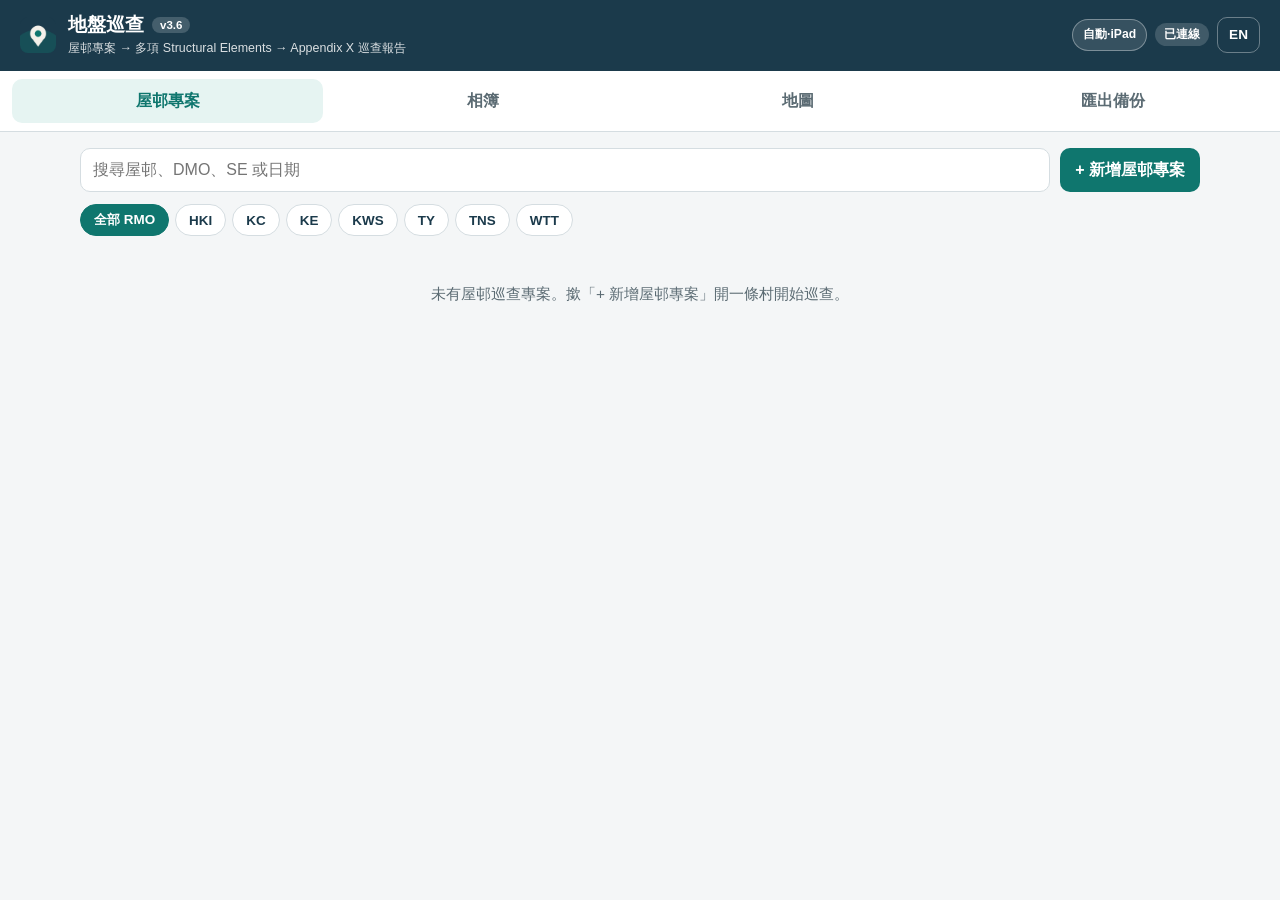
==== commit 11654d27: "Add files via upload" ====
--- a/index.html
+++ b/index.html
@@ -10,7 +10,7 @@
   <meta name="apple-mobile-web-app-status-bar-style" content="black-translucent">
   <meta name="apple-mobile-web-app-title" content="地盤巡查">
   <meta name="description" content="Offline iPad Estate Structural Inspection PWA (Project -> Elements -> HD Appendix X Report).">
-  <title>地盤巡查 Site Inspection v3.5</title>
+  <title>地盤巡查 Site Inspection v3.6</title>
   <link rel="manifest" href="./manifest.webmanifest">
   <link rel="icon" href="./icons/favicon.ico" sizes="any">
   <link rel="icon" type="image/png" sizes="32x32" href="./icons/icon-32.png">
@@ -24,7 +24,7 @@
       <div class="brand">
         <img class="brand-icon" src="./icons/icon-192.png" width="36" height="36" alt="">
         <div>
-          <h1><span id="appTitle">地盤巡查</span> <span class="ver-pill">v3.5</span></h1>
+          <h1><span id="appTitle">地盤巡查</span> <span class="ver-pill">v3.6</span></h1>
           <p class="tagline" id="appTagline">屋邨專案 → 多項 Structural Elements → Appendix X 巡查報告</p>
         </div>
       </div>
@@ -127,49 +127,21 @@
             <div class="form-grid">
               <label class="field">
                 <span id="lblElemName"></span>
-                <select id="fieldElemSelect" required>
-                  <option value="" id="optElemPlaceholder">-- Select External Work / Structure --</option>
-                  <optgroup label="1. Overhead &amp; Shelter Structures">
-                    <option value="Covered Walkway">Covered Walkway</option>
-                    <option value="Trellis / Pergola">Trellis / Pergola</option>
-                    <option value="Canopy">Canopy</option>
-                    <option value="Pavilion / Gazebo">Pavilion / Gazebo</option>
-                    <option value="Footbridge">Footbridge</option>
-                  </optgroup>
-                  <optgroup label="2. Walls, Barriers &amp; Landscaping">
-                    <option value="Planter">Planter</option>
-                    <option value="Parapet Wall / Railing Parapet">Parapet Wall / Railing Parapet</option>
-                    <option value="Retaining Wall">Retaining Wall</option>
-                    <option value="Boundary / Perimeter Wall &amp; Fencing">Boundary / Perimeter Wall &amp; Fencing</option>
-                    <option value="Noise / Acoustic Barrier">Noise / Acoustic Barrier</option>
-                    <option value="Screen Wall / Basement Wall">Screen Wall / Basement Wall</option>
-                  </optgroup>
-                  <optgroup label="3. Access &amp; Circulation">
-                    <option value="External Staircase">External Staircase</option>
-                    <option value="Ramp / BFA Ramp">Ramp / BFA Ramp</option>
-                    <option value="Freestanding Lift Tower">Freestanding Lift Tower</option>
-                    <option value="Paving / Estate Road / EVA">Paving / Estate Road / EVA</option>
-                  </optgroup>
-                  <optgroup label="4. Drainage &amp; Geotechnical">
-                    <option value="Man-made Slope">Man-made Slope</option>
-                    <option value="Surface Drainage Channel">Surface Drainage Channel</option>
-                    <option value="Underground Drain / Manhole / Catchpit">Underground Drain / Manhole / Catchpit</option>
-                    <option value="Suspended Manhole">Suspended Manhole</option>
-                  </optgroup>
-                  <optgroup label="5. Ancillary &amp; Other Structural">
-                    <option value="Signage Structure / Entrance Portal">Signage Structure / Entrance Portal</option>
-                    <option value="Refuse Collection Point (RCP) / Bin Bay">Refuse Collection Point (RCP) / Bin Bay</option>
-                    <option value="Sports / Play Facility">Sports / Play Facility</option>
-                    <option value="Street Furniture / Utility Plinth">Street Furniture / Utility Plinth</option>
-                    <option value="Columns / Beams / Slabs">Columns / Beams / Slabs</option>
-                    <option value="Cantilevered Projecting Structure">Cantilevered Projecting Structure</option>
-                    <option value="Transfer Structure">Transfer Structure</option>
-                    <option value="Hanging Structure">Hanging Structure</option>
-                    <option value="Exposed Pile Cap">Exposed Pile Cap</option>
-                    <option value="__CUSTOM__" id="optElemCustom">Other (Type Custom Name)...</option>
-                  </optgroup>
-                </select>
-                <input type="text" id="fieldElemName" maxlength="160" hidden style="margin-top:8px;">
+                <input type="text" id="fieldElemName" list="structurePresets" required maxlength="160">
+                <datalist id="structurePresets">
+                  <option value="Canopy">
+                  <option value="Covered Walkway Shelter">
+                  <option value="Retaining Wall">
+                  <option value="Columns / Beams / Slabs">
+                  <option value="Staircase">
+                  <option value="Cantilevered Projecting Structure">
+                  <option value="Transfer Structure">
+                  <option value="Suspended Manhole">
+                  <option value="Protective Barriers / Railing Parapets">
+                  <option value="Screen Wall / Basement Wall">
+                  <option value="Hanging Structure">
+                  <option value="Exposed Pile Cap">
+                </datalist>
               </label>
               <label class="field">
                 <span id="lblElemLoc"></span>
@@ -203,36 +175,27 @@
             <div class="panel-head">
               <h2 id="secChecklistTitle"></h2>
               <div class="photo-actions">
+                <button type="button" id="btnFillGood" class="btn btn-ok btn-sm"></button>
                 <button type="button" id="btnFillNa" class="btn btn-ghost btn-sm"></button>
                 <button type="button" id="btnClearRatings" class="btn btn-ghost btn-sm"></button>
               </div>
             </div>
             <p class="hint" id="checklistHint"></p>
-            <div class="overall-grade-bar" id="overallGradeBar">
-              <div class="overall-grade-head">
-                <strong id="lblOverallGrade">Overall Quick Grading</strong>
-                <label class="overall-skip-toggle">
-                  <input type="checkbox" id="chkSkipNa" checked>
-                  <span id="lblSkipNa">Skip N.A. items</span>
-                </label>
-              </div>
-              <div class="overall-grade-btns" role="group" aria-label="Apply overall rating to checklist">
-                <button type="button" class="grade-quick-btn" data-grade="1">1</button>
-                <button type="button" class="grade-quick-btn" data-grade="2">2</button>
-                <button type="button" class="grade-quick-btn" data-grade="3">3</button>
-                <button type="button" class="grade-quick-btn is-warn" data-grade="4">4</button>
-                <button type="button" class="grade-quick-btn is-danger" data-grade="5">5</button>
-                <button type="button" class="grade-quick-btn is-na" data-grade="N.A.">N.A.</button>
-              </div>
-            </div>
             <div id="checklistContainer"></div>
             <div id="sseAlertBanner" class="sse-alert" hidden></div>
           </div>
 
-          <!-- Remarks & Condition -->
+          <!-- Actions: 5.1 Repair Recommended & 5.2 Remarks -->
           <div class="panel">
             <div class="panel-head"><h2 id="secRemarksTitle"></h2></div>
             <div class="form-grid">
+              <div class="field field-span">
+                <span id="lblRepairRec"></span>
+                <div class="yn-group" id="repairYnGroup">
+                  <button type="button" class="yn-btn" data-yn="Yes" id="btnRepairYes">Yes</button>
+                  <button type="button" class="yn-btn" data-yn="No" id="btnRepairNo">No</button>
+                </div>
+              </div>
               <label class="field field-span">
                 <span id="lblRemarks"></span>
                 <textarea id="fieldRemarks" rows="3" maxlength="4000"></textarea>
--- a/styles.css
+++ b/styles.css
@@ -451,80 +451,20 @@
 .exp-opt small { display: block; font-size: 0.76rem; color: var(--muted); margin-top: 2px; line-height: 1.35; }
 .exp-presets { display: flex; gap: 6px; flex-wrap: wrap; margin-bottom: 10px; }
 
-/* v3.5 Overall Quick Grading Bar */
-.overall-grade-bar {
-  background: #f0f7f6;
-  border: 1px solid var(--line);
-  border-radius: 12px;
-  padding: 12px 14px;
-  margin: 10px 0 14px;
-}
-.overall-grade-head {
-  display: flex;
-  justify-content: space-between;
-  align-items: center;
-  flex-wrap: wrap;
-  gap: 8px;
-  margin-bottom: 10px;
-  font-size: 0.9rem;
-  color: var(--navy);
-}
-.overall-skip-toggle {
-  display: inline-flex;
-  align-items: center;
-  gap: 6px;
-  font-size: 0.82rem;
-  color: var(--muted);
-  cursor: pointer;
-  user-select: none;
-}
-.overall-skip-toggle input[type="checkbox"] {
-  width: 18px;
-  height: 18px;
-  accent-color: var(--teal);
-  cursor: pointer;
-}
-.overall-grade-btns {
-  display: grid;
-  grid-template-columns: repeat(6, 1fr);
-  gap: 8px;
-}
-.grade-quick-btn {
-  min-height: var(--tap, 44px);
-  border-radius: 10px;
-  border: 1.5px solid var(--line);
-  background: var(--card, #fff);
-  color: var(--ink);
-  font-weight: 700;
-  font-size: 0.95rem;
-  cursor: pointer;
-  transition: background-color 0.15s ease, border-color 0.15s ease, color 0.15s ease;
-}
-.grade-quick-btn:hover {
-  border-color: var(--teal);
-}
-.grade-quick-btn.is-active {
-  background: var(--teal);
-  color: #fff;
-  border-color: var(--teal);
-}
-.grade-quick-btn.is-warn.is-active {
-  background: var(--warn);
-  border-color: var(--warn);
-  color: #fff;
-}
-.grade-quick-btn.is-danger.is-active {
-  background: var(--danger);
-  border-color: var(--danger);
-  color: #fff;
-}
-.grade-quick-btn.is-na.is-active {
-  background: var(--muted);
-  border-color: var(--muted);
-  color: #fff;
-}
-@media (max-width: 520px) {
-  .overall-grade-btns {
-    grid-template-columns: repeat(3, 1fr);
-  }
-}
+/* v3.5 Rating Colors: G (Good), F (Fair), S (Severe), NA */
+.rate-btn.is-selected[data-val="G"] { background: var(--ok); border-color: var(--ok); color: #fff; }
+.rate-btn.is-selected[data-val="F"] { background: var(--warn); border-color: var(--warn); color: #fff; }
+.rate-btn.is-selected[data-val="S"] { background: var(--danger); border-color: var(--danger); color: #fff; }
+.rate-btn.is-selected[data-val="NA"] { background: #64748b; border-color: #64748b; color: #fff; }
+body.layout-phone .rating-group { grid-template-columns: repeat(4, 1fr); }
+
+.yn-group { display: flex; gap: 8px; flex-wrap: wrap; }
+.yn-btn {
+  min-width: 84px; height: 40px; border-radius: 10px; border: 1.5px solid var(--line);
+  background: #fff; color: var(--ink); font-weight: 700; cursor: pointer;
+}
+.yn-btn.is-selected[data-yn="Yes"] { background: var(--danger); border-color: var(--danger); color: #fff; }
+.yn-btn.is-selected[data-yn="No"] { background: var(--ok); border-color: var(--ok); color: #fff; }
+
+.btn-ok { background: var(--ok); color: #fff; border-color: var(--ok); }
+.btn-ok:hover:not(:disabled) { background: #12663e; }
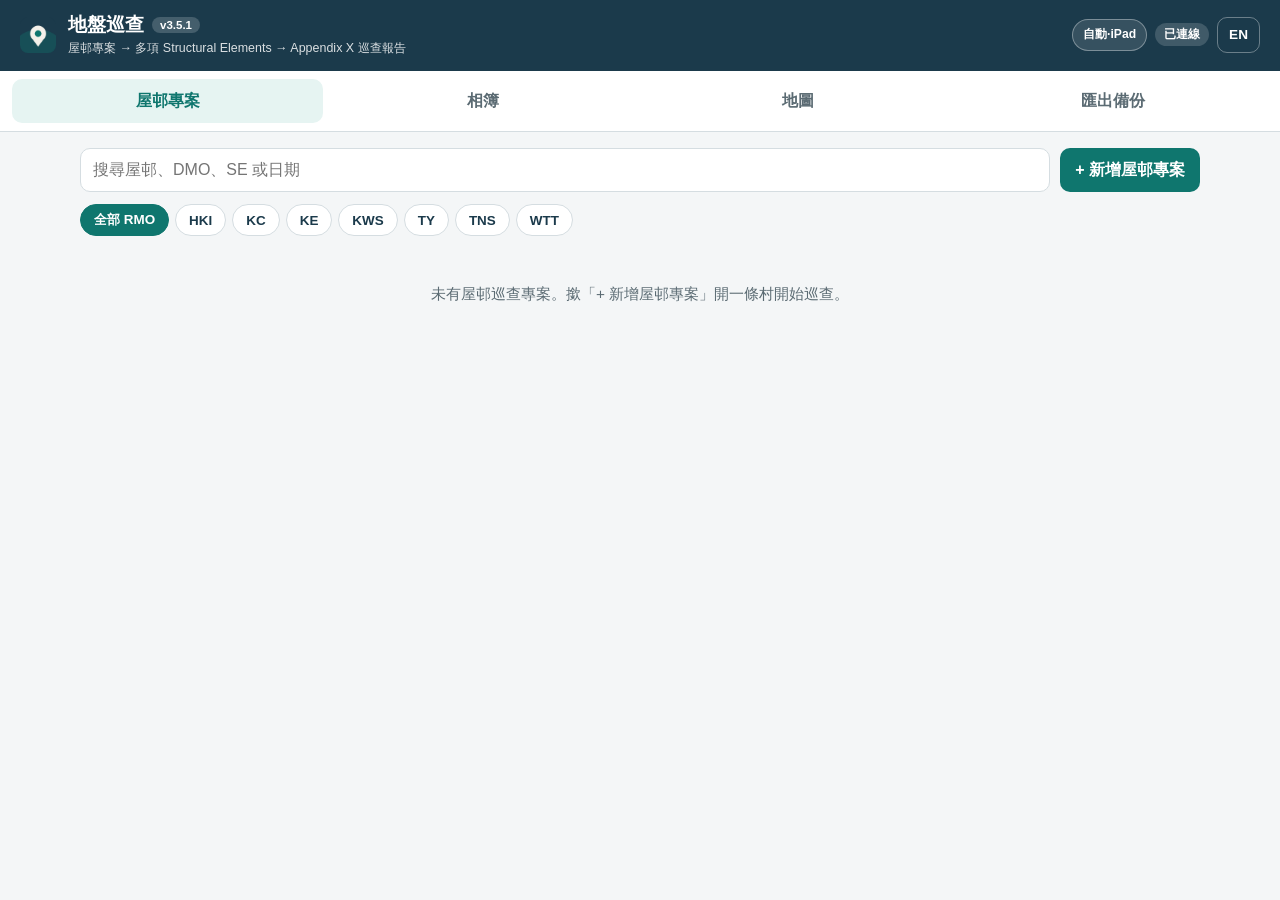
==== commit 381f0863: "Add files via upload" ====
--- a/index.html
+++ b/index.html
@@ -10,7 +10,7 @@
   <meta name="apple-mobile-web-app-status-bar-style" content="black-translucent">
   <meta name="apple-mobile-web-app-title" content="地盤巡查">
   <meta name="description" content="Offline iPad Estate Structural Inspection PWA (Project -> Elements -> HD Appendix X Report).">
-  <title>地盤巡查 Site Inspection v3.6</title>
+  <title>地盤巡查 Site Inspection v3.5.1</title>
   <link rel="manifest" href="./manifest.webmanifest">
   <link rel="icon" href="./icons/favicon.ico" sizes="any">
   <link rel="icon" type="image/png" sizes="32x32" href="./icons/icon-32.png">
@@ -24,7 +24,7 @@
       <div class="brand">
         <img class="brand-icon" src="./icons/icon-192.png" width="36" height="36" alt="">
         <div>
-          <h1><span id="appTitle">地盤巡查</span> <span class="ver-pill">v3.6</span></h1>
+          <h1><span id="appTitle">地盤巡查</span> <span class="ver-pill">v3.5.1</span></h1>
           <p class="tagline" id="appTagline">屋邨專案 → 多項 Structural Elements → Appendix X 巡查報告</p>
         </div>
       </div>
@@ -127,21 +127,63 @@
             <div class="form-grid">
               <label class="field">
                 <span id="lblElemName"></span>
-                <input type="text" id="fieldElemName" list="structurePresets" required maxlength="160">
-                <datalist id="structurePresets">
-                  <option value="Canopy">
-                  <option value="Covered Walkway Shelter">
-                  <option value="Retaining Wall">
-                  <option value="Columns / Beams / Slabs">
-                  <option value="Staircase">
-                  <option value="Cantilevered Projecting Structure">
-                  <option value="Transfer Structure">
-                  <option value="Suspended Manhole">
-                  <option value="Protective Barriers / Railing Parapets">
-                  <option value="Screen Wall / Basement Wall">
-                  <option value="Hanging Structure">
-                  <option value="Exposed Pile Cap">
-                </datalist>
+                <select id="fieldElemSelect" required>
+                  <option value="" id="optElemPlaceholder">-- Select External Work / Structure --</option>
+                  <optgroup label="0. 原有構建物選項 (v3.4 Presets)">
+                    <option value="Canopy">Canopy</option>
+                    <option value="Covered Walkway Shelter">Covered Walkway Shelter</option>
+                    <option value="Retaining Wall">Retaining Wall</option>
+                    <option value="Columns / Beams / Slabs">Columns / Beams / Slabs</option>
+                    <option value="Staircase">Staircase</option>
+                    <option value="Cantilevered Projecting Structure">Cantilevered Projecting Structure</option>
+                    <option value="Transfer Structure">Transfer Structure</option>
+                    <option value="Suspended Manhole">Suspended Manhole</option>
+                    <option value="Protective Barriers / Railing Parapets">Protective Barriers / Railing Parapets</option>
+                    <option value="Screen Wall / Basement Wall">Screen Wall / Basement Wall</option>
+                    <option value="Hanging Structure">Hanging Structure</option>
+                    <option value="Exposed Pile Cap">Exposed Pile Cap</option>
+                  </optgroup>
+                  <optgroup label="1. Overhead &amp; Shelter Structures">
+                    <option value="Covered Walkway">Covered Walkway</option>
+                    <option value="Trellis / Pergola">Trellis / Pergola</option>
+                    <option value="Canopy">Canopy</option>
+                    <option value="Pavilion / Gazebo">Pavilion / Gazebo</option>
+                    <option value="Footbridge">Footbridge</option>
+                  </optgroup>
+                  <optgroup label="2. Walls, Barriers &amp; Landscaping">
+                    <option value="Planter">Planter</option>
+                    <option value="Parapet Wall / Railing Parapet">Parapet Wall / Railing Parapet</option>
+                    <option value="Retaining Wall">Retaining Wall</option>
+                    <option value="Boundary / Perimeter Wall &amp; Fencing">Boundary / Perimeter Wall &amp; Fencing</option>
+                    <option value="Noise / Acoustic Barrier">Noise / Acoustic Barrier</option>
+                    <option value="Screen Wall / Basement Wall">Screen Wall / Basement Wall</option>
+                  </optgroup>
+                  <optgroup label="3. Access &amp; Circulation">
+                    <option value="External Staircase">External Staircase</option>
+                    <option value="Ramp / BFA Ramp">Ramp / BFA Ramp</option>
+                    <option value="Freestanding Lift Tower">Freestanding Lift Tower</option>
+                    <option value="Paving / Estate Road / EVA">Paving / Estate Road / EVA</option>
+                  </optgroup>
+                  <optgroup label="4. Drainage &amp; Geotechnical">
+                    <option value="Man-made Slope">Man-made Slope</option>
+                    <option value="Surface Drainage Channel">Surface Drainage Channel</option>
+                    <option value="Underground Drain / Manhole / Catchpit">Underground Drain / Manhole / Catchpit</option>
+                    <option value="Suspended Manhole">Suspended Manhole</option>
+                  </optgroup>
+                  <optgroup label="5. Ancillary &amp; Other Structural">
+                    <option value="Signage Structure / Entrance Portal">Signage Structure / Entrance Portal</option>
+                    <option value="Refuse Collection Point (RCP) / Bin Bay">Refuse Collection Point (RCP) / Bin Bay</option>
+                    <option value="Sports / Play Facility">Sports / Play Facility</option>
+                    <option value="Street Furniture / Utility Plinth">Street Furniture / Utility Plinth</option>
+                    <option value="Columns / Beams / Slabs">Columns / Beams / Slabs</option>
+                    <option value="Cantilevered Projecting Structure">Cantilevered Projecting Structure</option>
+                    <option value="Transfer Structure">Transfer Structure</option>
+                    <option value="Hanging Structure">Hanging Structure</option>
+                    <option value="Exposed Pile Cap">Exposed Pile Cap</option>
+                    <option value="__CUSTOM__" id="optElemCustom">Other (Type Custom Name)...</option>
+                  </optgroup>
+                </select>
+                <input type="text" id="fieldElemName" maxlength="160" hidden style="margin-top:8px;">
               </label>
               <label class="field">
                 <span id="lblElemLoc"></span>
@@ -175,27 +217,36 @@
             <div class="panel-head">
               <h2 id="secChecklistTitle"></h2>
               <div class="photo-actions">
-                <button type="button" id="btnFillGood" class="btn btn-ok btn-sm"></button>
                 <button type="button" id="btnFillNa" class="btn btn-ghost btn-sm"></button>
                 <button type="button" id="btnClearRatings" class="btn btn-ghost btn-sm"></button>
               </div>
             </div>
             <p class="hint" id="checklistHint"></p>
+            <div class="overall-grade-bar" id="overallGradeBar">
+              <div class="overall-grade-head">
+                <strong id="lblOverallGrade">Overall Quick Grading</strong>
+                <label class="overall-skip-toggle">
+                  <input type="checkbox" id="chkSkipNa" checked>
+                  <span id="lblSkipNa">Skip N.A. items</span>
+                </label>
+              </div>
+              <div class="overall-grade-btns" role="group" aria-label="Apply overall rating to checklist">
+                <button type="button" class="grade-quick-btn" data-grade="1">1</button>
+                <button type="button" class="grade-quick-btn" data-grade="2">2</button>
+                <button type="button" class="grade-quick-btn" data-grade="3">3</button>
+                <button type="button" class="grade-quick-btn is-warn" data-grade="4">4</button>
+                <button type="button" class="grade-quick-btn is-danger" data-grade="5">5</button>
+                <button type="button" class="grade-quick-btn is-na" data-grade="N.A.">N.A.</button>
+              </div>
+            </div>
             <div id="checklistContainer"></div>
             <div id="sseAlertBanner" class="sse-alert" hidden></div>
           </div>
 
-          <!-- Actions: 5.1 Repair Recommended & 5.2 Remarks -->
+          <!-- Remarks & Condition -->
           <div class="panel">
             <div class="panel-head"><h2 id="secRemarksTitle"></h2></div>
             <div class="form-grid">
-              <div class="field field-span">
-                <span id="lblRepairRec"></span>
-                <div class="yn-group" id="repairYnGroup">
-                  <button type="button" class="yn-btn" data-yn="Yes" id="btnRepairYes">Yes</button>
-                  <button type="button" class="yn-btn" data-yn="No" id="btnRepairNo">No</button>
-                </div>
-              </div>
               <label class="field field-span">
                 <span id="lblRemarks"></span>
                 <textarea id="fieldRemarks" rows="3" maxlength="4000"></textarea>
@@ -206,6 +257,40 @@
               </label>
               <label class="field field-span">
                 <span id="lblWorks"></span>
+                <select id="fieldWorksSelect" style="margin-bottom:8px;">
+                  <option value="" id="optWorksPlaceholder">-- 選擇 External Works 類別（自動填入下方）--</option>
+                  <optgroup label="1. Overhead &amp; Shelter Structures">
+                    <option value="Covered Walkway">Covered Walkway</option>
+                    <option value="Trellis / Pergola">Trellis / Pergola</option>
+                    <option value="Canopy">Canopy</option>
+                    <option value="Pavilion / Gazebo">Pavilion / Gazebo</option>
+                    <option value="Footbridge">Footbridge</option>
+                  </optgroup>
+                  <optgroup label="2. Walls, Barriers &amp; Landscaping">
+                    <option value="Planter">Planter</option>
+                    <option value="Parapet Wall / Railing Parapet">Parapet Wall / Railing Parapet</option>
+                    <option value="Retaining Wall">Retaining Wall</option>
+                    <option value="Boundary / Perimeter Wall &amp; Fencing">Boundary / Perimeter Wall &amp; Fencing</option>
+                    <option value="Noise / Acoustic Barrier">Noise / Acoustic Barrier</option>
+                  </optgroup>
+                  <optgroup label="3. Access &amp; Circulation">
+                    <option value="External Staircase">External Staircase</option>
+                    <option value="Ramp / BFA Ramp">Ramp / BFA Ramp</option>
+                    <option value="Freestanding Lift Tower">Freestanding Lift Tower</option>
+                    <option value="Paving / Estate Road / EVA">Paving / Estate Road / EVA</option>
+                  </optgroup>
+                  <optgroup label="4. Drainage &amp; Geotechnical">
+                    <option value="Man-made Slope">Man-made Slope</option>
+                    <option value="Surface Drainage Channel">Surface Drainage Channel</option>
+                    <option value="Underground Drain / Manhole / Catchpit">Underground Drain / Manhole / Catchpit</option>
+                  </optgroup>
+                  <optgroup label="5. Ancillary &amp; Community">
+                    <option value="Signage Structure / Entrance Portal">Signage Structure / Entrance Portal</option>
+                    <option value="Refuse Collection Point (RCP) / Bin Bay">Refuse Collection Point (RCP) / Bin Bay</option>
+                    <option value="Sports / Play Facility">Sports / Play Facility</option>
+                    <option value="Street Furniture / Utility Plinth">Street Furniture / Utility Plinth</option>
+                  </optgroup>
+                </select>
                 <textarea id="fieldWorks" rows="2" maxlength="4000"></textarea>
               </label>
             </div>
--- a/styles.css
+++ b/styles.css
@@ -451,20 +451,80 @@
 .exp-opt small { display: block; font-size: 0.76rem; color: var(--muted); margin-top: 2px; line-height: 1.35; }
 .exp-presets { display: flex; gap: 6px; flex-wrap: wrap; margin-bottom: 10px; }
 
-/* v3.5 Rating Colors: G (Good), F (Fair), S (Severe), NA */
-.rate-btn.is-selected[data-val="G"] { background: var(--ok); border-color: var(--ok); color: #fff; }
-.rate-btn.is-selected[data-val="F"] { background: var(--warn); border-color: var(--warn); color: #fff; }
-.rate-btn.is-selected[data-val="S"] { background: var(--danger); border-color: var(--danger); color: #fff; }
-.rate-btn.is-selected[data-val="NA"] { background: #64748b; border-color: #64748b; color: #fff; }
-body.layout-phone .rating-group { grid-template-columns: repeat(4, 1fr); }
-
-.yn-group { display: flex; gap: 8px; flex-wrap: wrap; }
-.yn-btn {
-  min-width: 84px; height: 40px; border-radius: 10px; border: 1.5px solid var(--line);
-  background: #fff; color: var(--ink); font-weight: 700; cursor: pointer;
-}
-.yn-btn.is-selected[data-yn="Yes"] { background: var(--danger); border-color: var(--danger); color: #fff; }
-.yn-btn.is-selected[data-yn="No"] { background: var(--ok); border-color: var(--ok); color: #fff; }
-
-.btn-ok { background: var(--ok); color: #fff; border-color: var(--ok); }
-.btn-ok:hover:not(:disabled) { background: #12663e; }
+/* v3.5 Overall Quick Grading Bar */
+.overall-grade-bar {
+  background: #f0f7f6;
+  border: 1px solid var(--line);
+  border-radius: 12px;
+  padding: 12px 14px;
+  margin: 10px 0 14px;
+}
+.overall-grade-head {
+  display: flex;
+  justify-content: space-between;
+  align-items: center;
+  flex-wrap: wrap;
+  gap: 8px;
+  margin-bottom: 10px;
+  font-size: 0.9rem;
+  color: var(--navy);
+}
+.overall-skip-toggle {
+  display: inline-flex;
+  align-items: center;
+  gap: 6px;
+  font-size: 0.82rem;
+  color: var(--muted);
+  cursor: pointer;
+  user-select: none;
+}
+.overall-skip-toggle input[type="checkbox"] {
+  width: 18px;
+  height: 18px;
+  accent-color: var(--teal);
+  cursor: pointer;
+}
+.overall-grade-btns {
+  display: grid;
+  grid-template-columns: repeat(6, 1fr);
+  gap: 8px;
+}
+.grade-quick-btn {
+  min-height: var(--tap, 44px);
+  border-radius: 10px;
+  border: 1.5px solid var(--line);
+  background: var(--card, #fff);
+  color: var(--ink);
+  font-weight: 700;
+  font-size: 0.95rem;
+  cursor: pointer;
+  transition: background-color 0.15s ease, border-color 0.15s ease, color 0.15s ease;
+}
+.grade-quick-btn:hover {
+  border-color: var(--teal);
+}
+.grade-quick-btn.is-active {
+  background: var(--teal);
+  color: #fff;
+  border-color: var(--teal);
+}
+.grade-quick-btn.is-warn.is-active {
+  background: var(--warn);
+  border-color: var(--warn);
+  color: #fff;
+}
+.grade-quick-btn.is-danger.is-active {
+  background: var(--danger);
+  border-color: var(--danger);
+  color: #fff;
+}
+.grade-quick-btn.is-na.is-active {
+  background: var(--muted);
+  border-color: var(--muted);
+  color: #fff;
+}
+@media (max-width: 520px) {
+  .overall-grade-btns {
+    grid-template-columns: repeat(3, 1fr);
+  }
+}
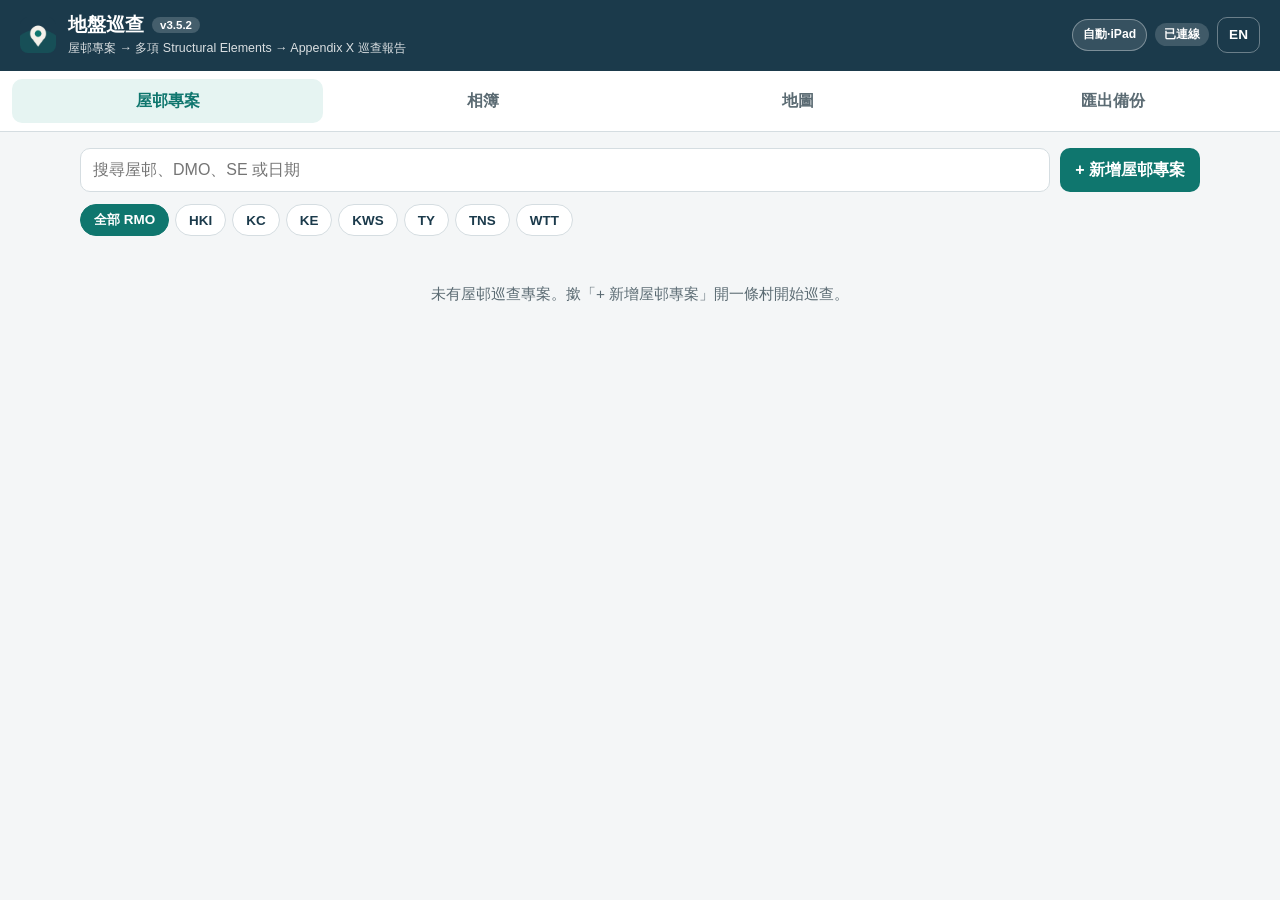
==== commit 31daad94: "Add files via upload" ====
--- a/index.html
+++ b/index.html
@@ -10,7 +10,7 @@
   <meta name="apple-mobile-web-app-status-bar-style" content="black-translucent">
   <meta name="apple-mobile-web-app-title" content="地盤巡查">
   <meta name="description" content="Offline iPad Estate Structural Inspection PWA (Project -> Elements -> HD Appendix X Report).">
-  <title>地盤巡查 Site Inspection v3.5.1</title>
+  <title>地盤巡查 Site Inspection v3.5.2</title>
   <link rel="manifest" href="./manifest.webmanifest">
   <link rel="icon" href="./icons/favicon.ico" sizes="any">
   <link rel="icon" type="image/png" sizes="32x32" href="./icons/icon-32.png">
@@ -24,7 +24,7 @@
       <div class="brand">
         <img class="brand-icon" src="./icons/icon-192.png" width="36" height="36" alt="">
         <div>
-          <h1><span id="appTitle">地盤巡查</span> <span class="ver-pill">v3.5.1</span></h1>
+          <h1><span id="appTitle">地盤巡查</span> <span class="ver-pill">v3.5.2</span></h1>
           <p class="tagline" id="appTagline">屋邨專案 → 多項 Structural Elements → Appendix X 巡查報告</p>
         </div>
       </div>
@@ -227,16 +227,14 @@
                 <strong id="lblOverallGrade">Overall Quick Grading</strong>
                 <label class="overall-skip-toggle">
                   <input type="checkbox" id="chkSkipNa" checked>
-                  <span id="lblSkipNa">Skip N.A. items</span>
+                  <span id="lblSkipNa">Skip NA items</span>
                 </label>
               </div>
-              <div class="overall-grade-btns" role="group" aria-label="Apply overall rating to checklist">
-                <button type="button" class="grade-quick-btn" data-grade="1">1</button>
-                <button type="button" class="grade-quick-btn" data-grade="2">2</button>
-                <button type="button" class="grade-quick-btn" data-grade="3">3</button>
-                <button type="button" class="grade-quick-btn is-warn" data-grade="4">4</button>
-                <button type="button" class="grade-quick-btn is-danger" data-grade="5">5</button>
-                <button type="button" class="grade-quick-btn is-na" data-grade="N.A.">N.A.</button>
+              <div class="overall-grade-btns" role="group" aria-label="Apply overall rank to checklist">
+                <button type="button" class="grade-quick-btn is-good" data-grade="G">G - Good</button>
+                <button type="button" class="grade-quick-btn is-warn" data-grade="F">F - Fair</button>
+                <button type="button" class="grade-quick-btn is-danger" data-grade="S">S - Severe</button>
+                <button type="button" class="grade-quick-btn is-na" data-grade="NA">NA</button>
               </div>
             </div>
             <div id="checklistContainer"></div>
--- a/styles.css
+++ b/styles.css
@@ -190,9 +190,10 @@
   font-weight: 600; font-size: 0.85rem; cursor: pointer;
 }
 .rate-btn.is-selected { background: var(--teal); color: #fff; border-color: var(--teal); }
-.rate-btn.is-selected[data-val="4"] { background: var(--warn); border-color: var(--warn); color: #fff; }
-.rate-btn.is-selected[data-val="5"] { background: var(--danger); border-color: var(--danger); color: #fff; }
-.rate-btn.is-selected[data-val="N.A."] { background: #64748b; border-color: #64748b; color: #fff; }
+.rate-btn.is-selected[data-val="G"] { background: var(--ok); border-color: var(--ok); color: #fff; }
+.rate-btn.is-selected[data-val="F"] { background: var(--warn); border-color: var(--warn); color: #fff; }
+.rate-btn.is-selected[data-val="S"] { background: var(--danger); border-color: var(--danger); color: #fff; }
+.rate-btn.is-selected[data-val="NA"] { background: #64748b; border-color: #64748b; color: #fff; }
 
 .sse-alert {
   background: var(--danger-bg); border: 1px solid #fecaca; color: #991b1b;
@@ -404,7 +405,7 @@
 body.layout-phone .form-grid { grid-template-columns: 1fr; gap: 10px; }
 body.layout-phone .cl-row { grid-template-columns: 36px 1fr; gap: 6px; padding: 10px 2px; }
 body.layout-phone .rating-group {
-  grid-column: 1 / -1; display: grid; grid-template-columns: repeat(6, 1fr); gap: 5px; margin-top: 4px;
+  grid-column: 1 / -1; display: grid; grid-template-columns: repeat(4, 1fr); gap: 6px; margin-top: 4px;
 }
 body.layout-phone .rate-btn { min-width: 0; width: 100%; height: 40px; font-size: 0.84rem; padding: 0; }
 
@@ -486,7 +487,7 @@
 }
 .overall-grade-btns {
   display: grid;
-  grid-template-columns: repeat(6, 1fr);
+  grid-template-columns: repeat(4, 1fr);
   gap: 8px;
 }
 .grade-quick-btn {
@@ -508,6 +509,11 @@
   color: #fff;
   border-color: var(--teal);
 }
+.grade-quick-btn.is-good.is-active {
+  background: var(--ok);
+  border-color: var(--ok);
+  color: #fff;
+}
 .grade-quick-btn.is-warn.is-active {
   background: var(--warn);
   border-color: var(--warn);
@@ -525,6 +531,6 @@
 }
 @media (max-width: 520px) {
   .overall-grade-btns {
-    grid-template-columns: repeat(3, 1fr);
+    grid-template-columns: repeat(2, 1fr);
   }
 }
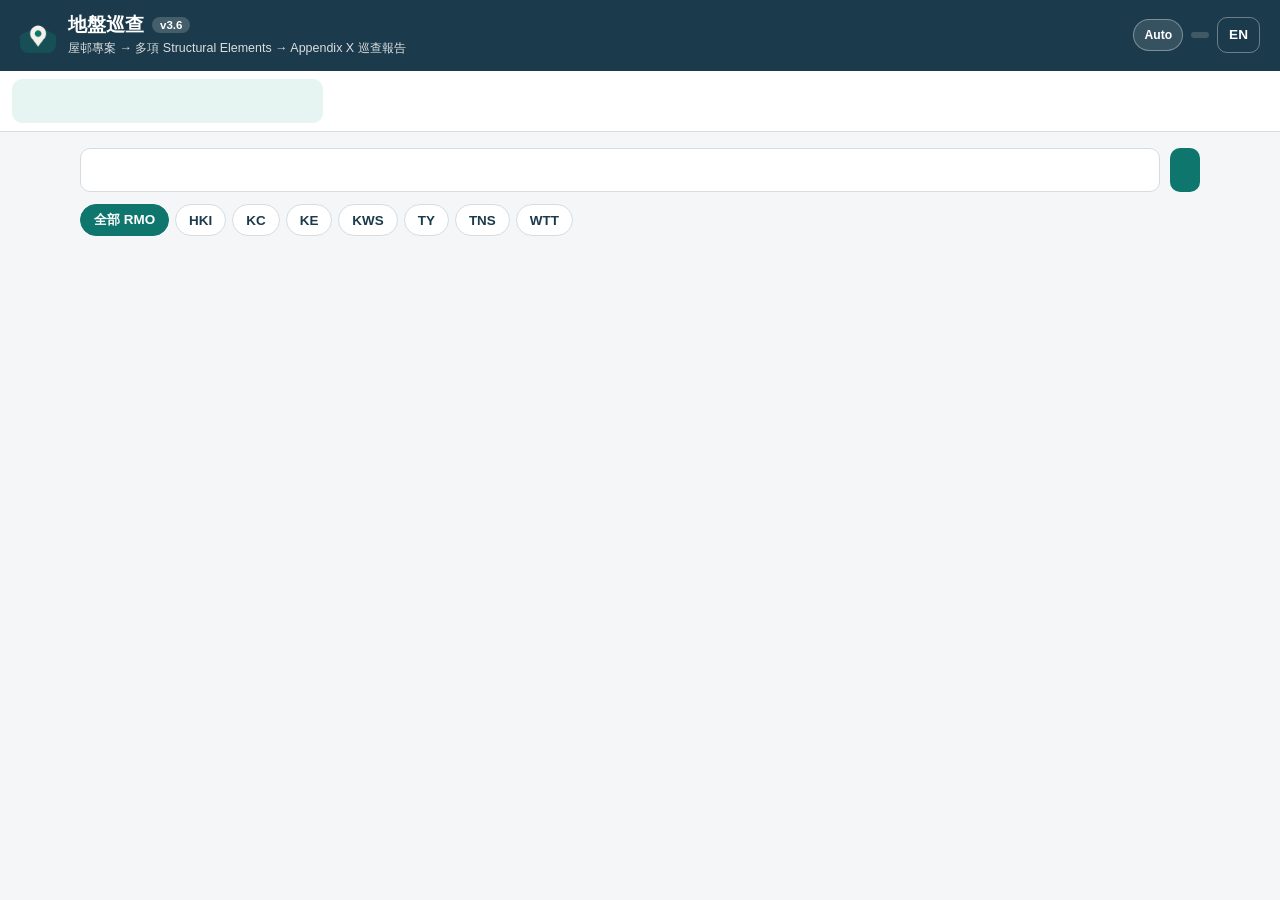
==== commit d6329783: "Add files via upload" ====
--- a/index.html
+++ b/index.html
@@ -10,7 +10,7 @@
   <meta name="apple-mobile-web-app-status-bar-style" content="black-translucent">
   <meta name="apple-mobile-web-app-title" content="地盤巡查">
   <meta name="description" content="Offline iPad Estate Structural Inspection PWA (Project -> Elements -> HD Appendix X Report).">
-  <title>地盤巡查 Site Inspection v3.5.2</title>
+  <title>地盤巡查 Site Inspection v3.6</title>
   <link rel="manifest" href="./manifest.webmanifest">
   <link rel="icon" href="./icons/favicon.ico" sizes="any">
   <link rel="icon" type="image/png" sizes="32x32" href="./icons/icon-32.png">
@@ -24,7 +24,7 @@
       <div class="brand">
         <img class="brand-icon" src="./icons/icon-192.png" width="36" height="36" alt="">
         <div>
-          <h1><span id="appTitle">地盤巡查</span> <span class="ver-pill">v3.5.2</span></h1>
+          <h1><span id="appTitle">地盤巡查</span> <span class="ver-pill">v3.6</span></h1>
           <p class="tagline" id="appTagline">屋邨專案 → 多項 Structural Elements → Appendix X 巡查報告</p>
         </div>
       </div>
@@ -87,6 +87,7 @@
           </div>
           <div class="project-hero-actions">
             <button type="button" id="btnAddElement" class="btn btn-primary btn-sm"></button>
+            <button type="button" id="btnAddFormB" class="btn btn-navy btn-sm"></button>
             <button type="button" id="btnProjectReport" class="btn btn-secondary btn-sm"></button>
             <button type="button" id="btnProjectZip" class="btn btn-ghost btn-sm"></button>
             <button type="button" id="btnDeleteProject" class="btn btn-ghost btn-sm"></button>
@@ -118,6 +119,10 @@
 
         <form id="elementForm" autocomplete="off">
           <input type="hidden" id="fieldElemId">
+          <div class="form-type-switch" id="formTypeSwitch" role="tablist" aria-label="Inspection Form Type">
+            <button type="button" class="form-type-btn is-active" data-form="A" id="btnFormTypeA">Form A · Appendix X</button>
+            <button type="button" class="form-type-btn" data-form="B" id="btnFormTypeB">Form B · Annual Inspection</button>
+          </div>
 
           <div class="panel">
             <div class="panel-head">
@@ -212,8 +217,8 @@
             </div>
           </div>
 
-          <!-- HD Appendix X Checklist -->
-          <div class="panel">
+          <!-- HD Appendix X Checklist (Form A) -->
+          <div class="panel" id="formAPanel">
             <div class="panel-head">
               <h2 id="secChecklistTitle"></h2>
               <div class="photo-actions">
@@ -241,8 +246,72 @@
             <div id="sseAlertBanner" class="sse-alert" hidden></div>
           </div>
 
+          <!-- Annual Inspection Form B (External Structures) -->
+          <div class="panel" id="formBPanel" hidden>
+            <div class="panel-head">
+              <h2 id="secFormBTitle">Form B — Annual Inspection (External Structures)</h2>
+              <div class="photo-actions">
+                <button type="button" id="btnFormBFillNa" class="btn btn-ghost btn-sm"></button>
+                <button type="button" id="btnFormBClear" class="btn btn-ghost btn-sm"></button>
+              </div>
+            </div>
+
+            <div class="form-grid" style="margin-bottom:12px;">
+              <label class="field field-span">
+                <span id="lblFormBFloors">Floors Inspection</span>
+                <div class="floor-chips" id="formBFloorChips">
+                  <button type="button" class="chip" data-floor="G/F">G/F</button>
+                  <button type="button" class="chip" data-floor="Podium">Podium</button>
+                </div>
+                <input type="text" id="fieldFormBFloors" maxlength="200" placeholder="G/F, Podium, Other Floors…">
+              </label>
+            </div>
+
+            <p class="hint" id="formBHint"></p>
+            <div class="overall-grade-bar" id="formBOverallBar">
+              <div class="overall-grade-head">
+                <strong id="lblFormBOverall">Overall Quick Appraisal</strong>
+                <label class="overall-skip-toggle">
+                  <input type="checkbox" id="chkFormBSkipNa" checked>
+                  <span id="lblFormBSkipNa">Skip NA items</span>
+                </label>
+              </div>
+              <div class="overall-grade-btns" role="group" aria-label="Apply overall Form B condition">
+                <button type="button" class="grade-quick-btn is-good" data-grade="A">A - Good</button>
+                <button type="button" class="grade-quick-btn is-warn" data-grade="B">B - Acceptable</button>
+                <button type="button" class="grade-quick-btn is-danger" data-grade="C">C - Planned Maint.</button>
+                <button type="button" class="grade-quick-btn is-na" data-grade="NA">NA</button>
+              </div>
+            </div>
+
+            <div id="formBContainer"></div>
+            <div style="margin-top:10px;">
+              <button type="button" id="btnFormBAddRow" class="btn btn-secondary btn-sm"></button>
+            </div>
+            <div id="formBCAlertBanner" class="sse-alert" hidden></div>
+
+            <div class="form-grid" style="margin-top:14px;padding-top:12px;border-top:1px solid var(--line);">
+              <label class="field">
+                <span id="lblFormBInspName">Inspection Officer Name</span>
+                <input type="text" id="fieldFormBInspName" maxlength="100">
+              </label>
+              <label class="field">
+                <span id="lblFormBInspPost">Inspection Officer Post</span>
+                <input type="text" id="fieldFormBInspPost" maxlength="80" placeholder="e.g. SE / TO(S)">
+              </label>
+              <label class="field">
+                <span id="lblFormBChkName">Checking Officer Name</span>
+                <input type="text" id="fieldFormBChkName" maxlength="100">
+              </label>
+              <label class="field">
+                <span id="lblFormBChkPost">Checking Officer Post</span>
+                <input type="text" id="fieldFormBChkPost" maxlength="80" placeholder="e.g. SSE / SE">
+              </label>
+            </div>
+          </div>
+
           <!-- Remarks & Condition -->
-          <div class="panel">
+          <div class="panel" id="remarksPanel">
             <div class="panel-head"><h2 id="secRemarksTitle"></h2></div>
             <div class="form-grid">
               <label class="field field-span">
--- a/styles.css
+++ b/styles.css
@@ -534,3 +534,106 @@
     grid-template-columns: repeat(2, 1fr);
   }
 }
+
+/* v3.6 Form A / Form B Switcher & Form B Annual Inspection UI */
+.form-type-switch {
+  display: grid;
+  grid-template-columns: 1fr 1fr;
+  gap: 8px;
+  background: var(--card);
+  border: 1px solid var(--line);
+  border-radius: 12px;
+  padding: 6px;
+  margin-bottom: 14px;
+  box-shadow: var(--shadow);
+}
+.form-type-btn {
+  min-height: var(--tap, 44px);
+  border: 1.5px solid transparent;
+  border-radius: 9px;
+  background: transparent;
+  color: var(--muted);
+  font-weight: 700;
+  font-size: 0.9rem;
+  cursor: pointer;
+  padding: 6px 10px;
+  transition: all 0.15s ease;
+}
+.form-type-btn.is-active {
+  background: var(--navy);
+  color: #fff;
+  border-color: var(--navy);
+}
+.badge-form-a { background: #e0f2fe; color: #0369a1; }
+.badge-form-b { background: #ede9fe; color: #6d28d9; }
+
+.floor-chips {
+  display: flex;
+  gap: 6px;
+  flex-wrap: wrap;
+  margin-bottom: 6px;
+}
+
+.fb-card {
+  border: 1px solid var(--line);
+  border-radius: 12px;
+  padding: 12px;
+  margin-bottom: 10px;
+  background: #fafcfd;
+}
+.fb-card-head {
+  display: flex;
+  justify-content: space-between;
+  align-items: center;
+  gap: 10px;
+  flex-wrap: wrap;
+  margin-bottom: 8px;
+}
+.fb-item-title {
+  display: flex;
+  align-items: center;
+  gap: 8px;
+  font-weight: 700;
+  color: var(--navy);
+  font-size: 0.94rem;
+}
+.fb-code {
+  display: inline-flex;
+  align-items: center;
+  justify-content: center;
+  min-width: 34px;
+  padding: 2px 7px;
+  border-radius: 6px;
+  background: #e6eff2;
+  color: var(--navy);
+  font-size: 0.82rem;
+}
+.fb-inputs {
+  display: grid;
+  grid-template-columns: 1fr 1fr;
+  gap: 8px;
+  margin-top: 8px;
+}
+.fb-inputs input {
+  width: 100%;
+  min-height: 38px;
+  padding: 7px 10px;
+  border: 1px solid var(--line);
+  border-radius: 8px;
+  background: #fff;
+  font-size: 0.86rem;
+}
+.fb-inputs input:focus {
+  outline: 2px solid rgba(15, 118, 110, 0.25);
+  border-color: var(--teal);
+}
+.fb-rate-btn.is-selected[data-val="A"] { background: var(--ok); border-color: var(--ok); color: #fff; }
+.fb-rate-btn.is-selected[data-val="B"] { background: var(--warn); border-color: var(--warn); color: #fff; }
+.fb-rate-btn.is-selected[data-val="C"] { background: var(--danger); border-color: var(--danger); color: #fff; }
+.fb-rate-btn.is-selected[data-val="NA"] { background: #64748b; border-color: #64748b; color: #fff; }
+
+@media (max-width: 720px) {
+  .fb-inputs { grid-template-columns: 1fr; }
+}
+body.layout-phone .fb-inputs { grid-template-columns: 1fr; }
+body.layout-phone .form-type-btn { font-size: 0.82rem; padding: 6px; }
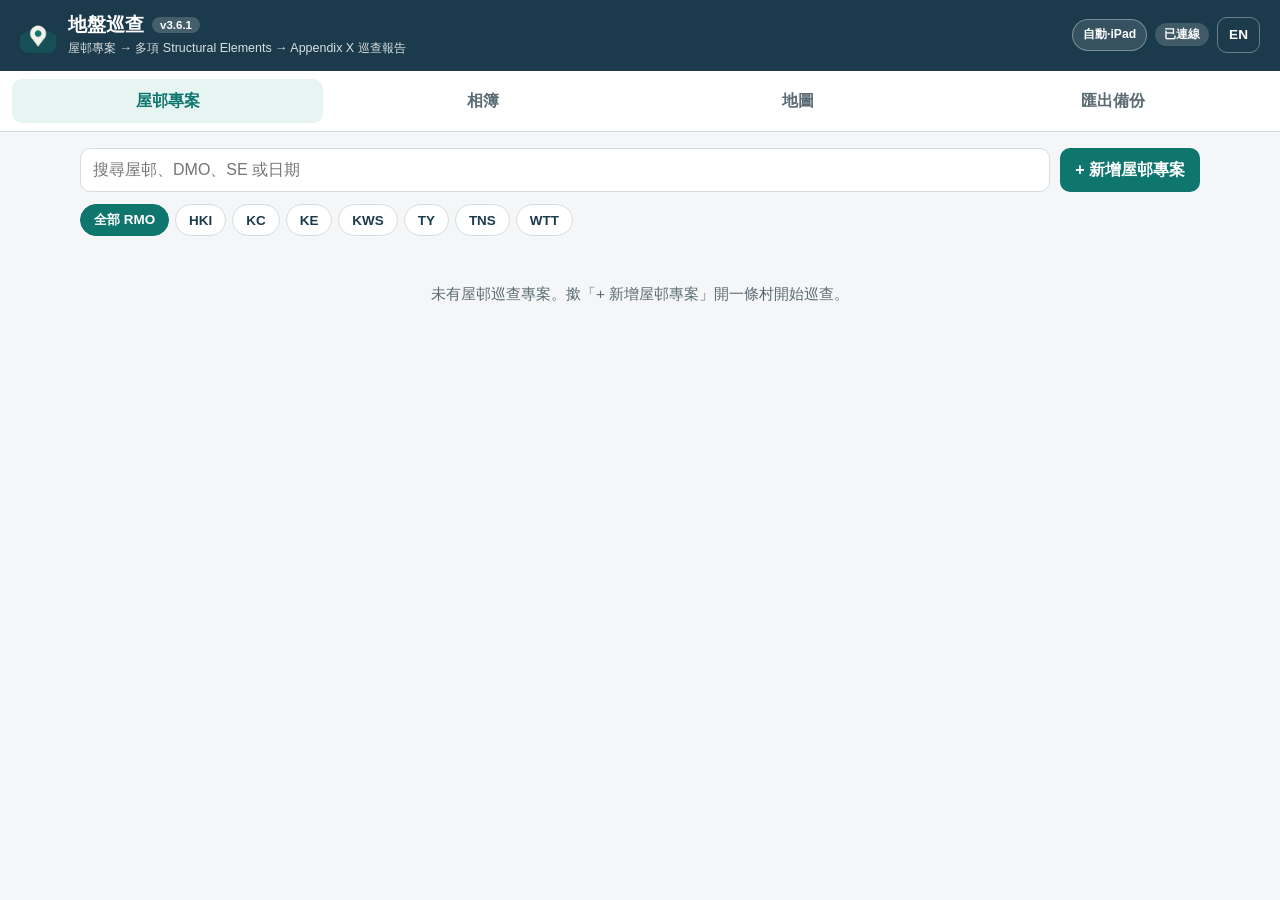
==== commit 36245838: "Add files via upload" ====
--- a/index.html
+++ b/index.html
@@ -10,7 +10,7 @@
   <meta name="apple-mobile-web-app-status-bar-style" content="black-translucent">
   <meta name="apple-mobile-web-app-title" content="地盤巡查">
   <meta name="description" content="Offline iPad Estate Structural Inspection PWA (Project -> Elements -> HD Appendix X Report).">
-  <title>地盤巡查 Site Inspection v3.6</title>
+  <title>地盤巡查 Site Inspection v3.6.1</title>
   <link rel="manifest" href="./manifest.webmanifest">
   <link rel="icon" href="./icons/favicon.ico" sizes="any">
   <link rel="icon" type="image/png" sizes="32x32" href="./icons/icon-32.png">
@@ -24,7 +24,7 @@
       <div class="brand">
         <img class="brand-icon" src="./icons/icon-192.png" width="36" height="36" alt="">
         <div>
-          <h1><span id="appTitle">地盤巡查</span> <span class="ver-pill">v3.6</span></h1>
+          <h1><span id="appTitle">地盤巡查</span> <span class="ver-pill">v3.6.1</span></h1>
           <p class="tagline" id="appTagline">屋邨專案 → 多項 Structural Elements → Appendix X 巡查報告</p>
         </div>
       </div>
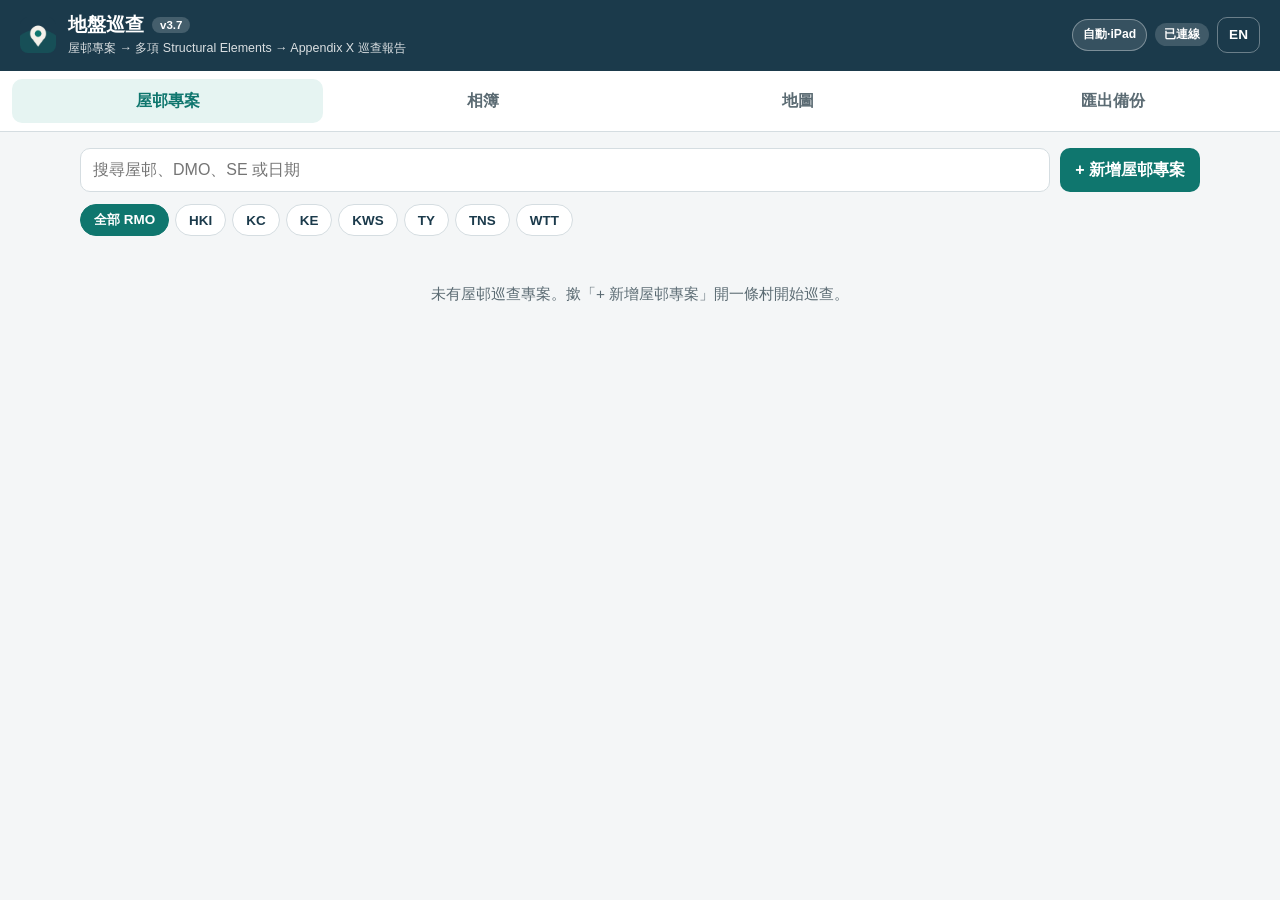
==== commit ab5797d5: "Add files via upload" ====
--- a/index.html
+++ b/index.html
@@ -10,7 +10,7 @@
   <meta name="apple-mobile-web-app-status-bar-style" content="black-translucent">
   <meta name="apple-mobile-web-app-title" content="地盤巡查">
   <meta name="description" content="Offline iPad Estate Structural Inspection PWA (Project -> Elements -> HD Appendix X Report).">
-  <title>地盤巡查 Site Inspection v3.6.1</title>
+  <title>地盤巡查 Site Inspection v3.7</title>
   <link rel="manifest" href="./manifest.webmanifest">
   <link rel="icon" href="./icons/favicon.ico" sizes="any">
   <link rel="icon" type="image/png" sizes="32x32" href="./icons/icon-32.png">
@@ -24,7 +24,7 @@
       <div class="brand">
         <img class="brand-icon" src="./icons/icon-192.png" width="36" height="36" alt="">
         <div>
-          <h1><span id="appTitle">地盤巡查</span> <span class="ver-pill">v3.6.1</span></h1>
+          <h1><span id="appTitle">地盤巡查</span> <span class="ver-pill">v3.7</span></h1>
           <p class="tagline" id="appTagline">屋邨專案 → 多項 Structural Elements → Appendix X 巡查報告</p>
         </div>
       </div>
@@ -91,6 +91,19 @@
             <button type="button" id="btnProjectReport" class="btn btn-secondary btn-sm"></button>
             <button type="button" id="btnProjectZip" class="btn btn-ghost btn-sm"></button>
             <button type="button" id="btnDeleteProject" class="btn btn-ghost btn-sm"></button>
+          </div>
+        </div>
+
+        <div class="plan-bar" id="projectPlanBar">
+          <div class="plan-bar-info">
+            <strong id="lblProjPlanTitle">屋邨平面圖底圖 (Floor Plan)</strong>
+            <span id="projPlanStatus" class="hint" style="margin:0;"></span>
+          </div>
+          <div class="plan-bar-actions">
+            <button type="button" id="btnOpenFloorPlan" class="btn btn-primary btn-sm" hidden></button>
+            <button type="button" id="btnUploadFloorPlan" class="btn btn-secondary btn-sm"></button>
+            <button type="button" id="btnRemoveFloorPlan" class="btn btn-ghost btn-sm" hidden></button>
+            <input type="file" id="fileFloorPlan" accept="image/*,application/pdf,.pdf" hidden>
           </div>
         </div>
 
@@ -213,6 +226,14 @@
               <div class="loc-bar-actions">
                 <button type="button" id="btnRefreshGps" class="btn btn-secondary btn-sm"></button>
                 <button type="button" id="btnPickMapLoc" class="btn btn-secondary btn-sm"></button>
+              </div>
+            </div>
+
+            <div class="loc-bar loc-bar-plan" id="elemPlanLocBar">
+              <div><strong id="lblElemPlanPos"></strong> <span id="elemPlanPosText">-</span></div>
+              <div class="loc-bar-actions">
+                <button type="button" id="btnPickPlanLoc" class="btn btn-secondary btn-sm"></button>
+                <button type="button" id="btnClearPlanLoc" class="btn btn-ghost btn-sm" hidden></button>
               </div>
             </div>
           </div>
@@ -550,6 +571,32 @@
     </div>
   </div>
 
+  <!-- Estate Floor Plan Interactive Modal (Pin to Create OR Pick Location) -->
+  <div id="floorPlanModal" class="modal-overlay" hidden role="dialog" aria-modal="true">
+    <div class="modal-dialog modal-dialog-xl">
+      <div class="panel-head" style="margin-bottom:6px;">
+        <h2 id="floorPlanModalTitle" style="font-size:1.05rem;"></h2>
+        <button type="button" id="btnCloseFloorPlan" class="btn btn-ghost btn-sm">×</button>
+      </div>
+      <p id="floorPlanModalHint" class="hint" style="margin:0 0 8px;"></p>
+      <div id="floorPlanCanvas" class="floor-plan-canvas"></div>
+      <div class="plan-modal-footer">
+        <div class="plan-legend">
+          <span class="plan-dot dot-good"></span><span id="lblLegendGood">G / A</span>
+          <span class="plan-dot dot-warn"></span><span id="lblLegendWarn">F / B</span>
+          <span class="plan-dot dot-danger"></span><span id="lblLegendDanger">S / C</span>
+          <span class="plan-dot dot-none"></span><span id="lblLegendNone">-</span>
+        </div>
+        <div class="modal-actions" style="margin-top:0;">
+          <button type="button" id="btnPlanCreateA" class="btn btn-primary btn-sm" hidden></button>
+          <button type="button" id="btnPlanCreateB" class="btn btn-navy btn-sm" hidden></button>
+          <button type="button" id="btnPlanApplyPick" class="btn btn-primary btn-sm" hidden></button>
+          <button type="button" id="btnPlanCancel" class="btn btn-ghost btn-sm"></button>
+        </div>
+      </div>
+    </div>
+  </div>
+
   <!-- Printable Report Modal (Full Estate Report OR Single Element Appendix X) -->
   <div id="reportModal" class="modal-overlay" hidden role="dialog" aria-modal="true">
     <div class="modal-dialog modal-dialog-wide">
--- a/styles.css
+++ b/styles.css
@@ -637,3 +637,146 @@
 }
 body.layout-phone .fb-inputs { grid-template-columns: 1fr; }
 body.layout-phone .form-type-btn { font-size: 0.82rem; padding: 6px; }
+
+/* v3.7 Custom Estate Floor Plan Base Map & Pinning */
+.plan-bar {
+  display: flex;
+  align-items: center;
+  justify-content: space-between;
+  flex-wrap: wrap;
+  gap: 10px;
+  background: var(--card);
+  border: 1.5px solid #c5dce0;
+  border-radius: var(--radius);
+  padding: 12px 16px;
+  margin-bottom: 14px;
+  box-shadow: var(--shadow);
+}
+.plan-bar-info {
+  display: flex;
+  flex-direction: column;
+  gap: 2px;
+}
+.plan-bar-info strong {
+  font-size: 0.94rem;
+  color: var(--navy);
+}
+.plan-bar-actions {
+  display: flex;
+  gap: 8px;
+  flex-wrap: wrap;
+}
+.loc-bar-plan {
+  background: #f3f0fa;
+  border-color: #d8cef0;
+  margin-top: 8px;
+}
+.modal-dialog-xl {
+  max-width: 1040px;
+  width: 96vw;
+}
+.floor-plan-canvas {
+  width: 100%;
+  height: 62vh;
+  min-height: 360px;
+  border-radius: 10px;
+  border: 1px solid var(--line);
+  background: #e9eef2;
+  overflow: hidden;
+  z-index: 1;
+}
+.plan-modal-footer {
+  display: flex;
+  align-items: center;
+  justify-content: space-between;
+  flex-wrap: wrap;
+  gap: 10px;
+  margin-top: 12px;
+}
+.plan-legend {
+  display: inline-flex;
+  align-items: center;
+  gap: 8px;
+  font-size: 0.8rem;
+  color: var(--muted);
+  flex-wrap: wrap;
+}
+.plan-dot {
+  display: inline-block;
+  width: 12px;
+  height: 12px;
+  border-radius: 999px;
+  border: 2px solid #fff;
+  box-shadow: 0 0 0 1px rgba(0,0,0,0.2);
+}
+.dot-good { background: var(--ok); }
+.dot-warn { background: var(--warn); }
+.dot-danger { background: var(--danger); }
+.dot-none { background: #475569; }
+
+.plan-pin-marker {
+  display: flex;
+  align-items: center;
+  justify-content: center;
+  width: 30px;
+  height: 30px;
+  border-radius: 999px;
+  color: #fff;
+  font-weight: 800;
+  font-size: 0.78rem;
+  border: 2.5px solid #fff;
+  box-shadow: 0 2px 8px rgba(0,0,0,0.38);
+  cursor: pointer;
+}
+.plan-pin-good { background: #157a4b; }
+.plan-pin-warn { background: #d97706; }
+.plan-pin-danger { background: #b42318; }
+.plan-pin-none { background: #475569; }
+.plan-pin-temp {
+  background: #0284c7;
+  width: 34px;
+  height: 34px;
+  font-size: 1rem;
+  animation: planPulse 1.2s infinite;
+}
+@keyframes planPulse {
+  0% { box-shadow: 0 0 0 0 rgba(2, 132, 199, 0.65); }
+  70% { box-shadow: 0 0 0 12px rgba(2, 132, 199, 0); }
+  100% { box-shadow: 0 0 0 0 rgba(2, 132, 199, 0); }
+}
+
+/* Annotated Floor Plan inside HTML Print Preview */
+.report-plan-wrap {
+  position: relative;
+  display: inline-block;
+  width: 100%;
+  border: 1px solid #333;
+  background: #fff;
+  margin-top: 8px;
+}
+.report-plan-wrap img {
+  display: block;
+  width: 100%;
+  height: auto;
+  max-height: 540px;
+  object-fit: contain;
+}
+.report-plan-pin {
+  position: absolute;
+  transform: translate(-50%, -50%);
+  width: 24px;
+  height: 24px;
+  border-radius: 999px;
+  color: #fff;
+  font-weight: 700;
+  font-size: 11px;
+  line-height: 20px;
+  text-align: center;
+  border: 2px solid #fff;
+  box-shadow: 0 1px 4px rgba(0,0,0,0.45);
+}
+.badge-plan { background: #ede9fe; color: #5b21b6; }
+
+body.layout-phone .plan-bar { flex-direction: column; align-items: stretch; }
+body.layout-phone .plan-bar-actions { display: grid; grid-template-columns: 1fr 1fr; }
+body.layout-phone .floor-plan-canvas { height: 54vh; min-height: 300px; }
